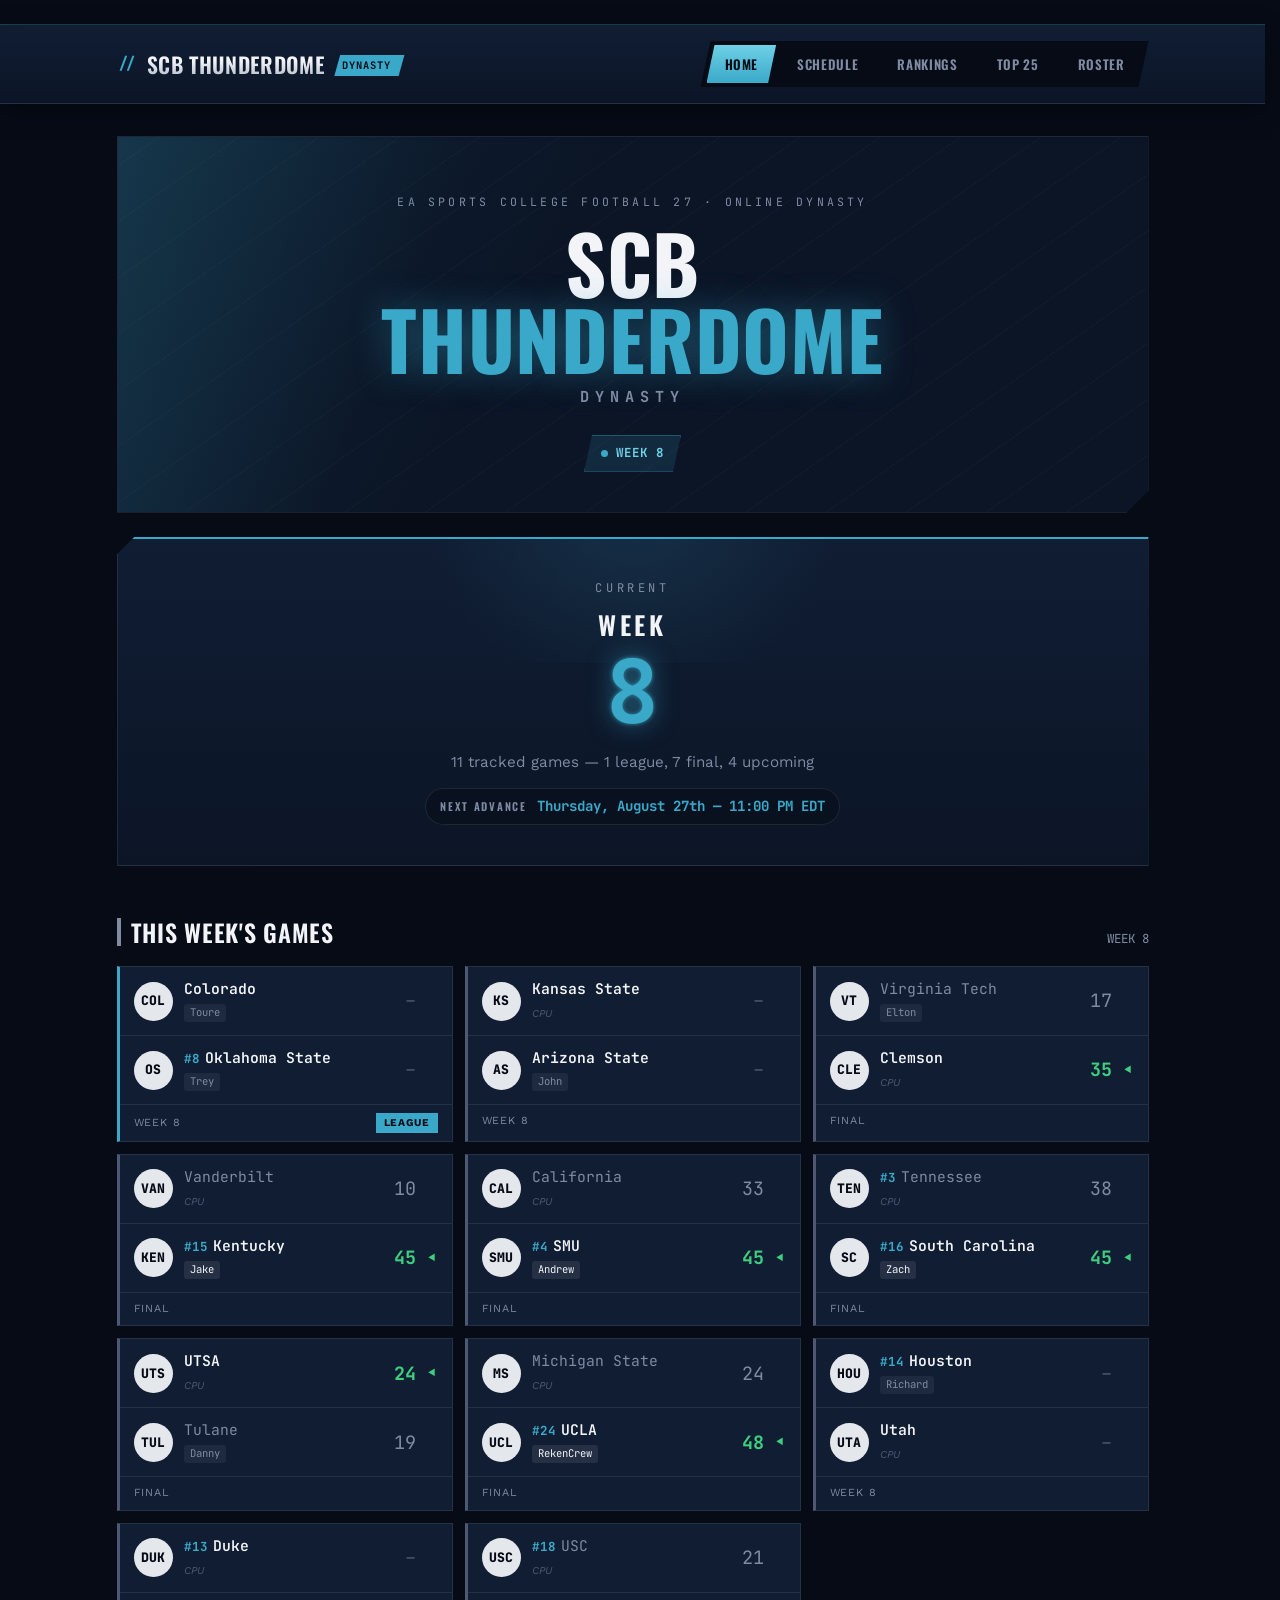
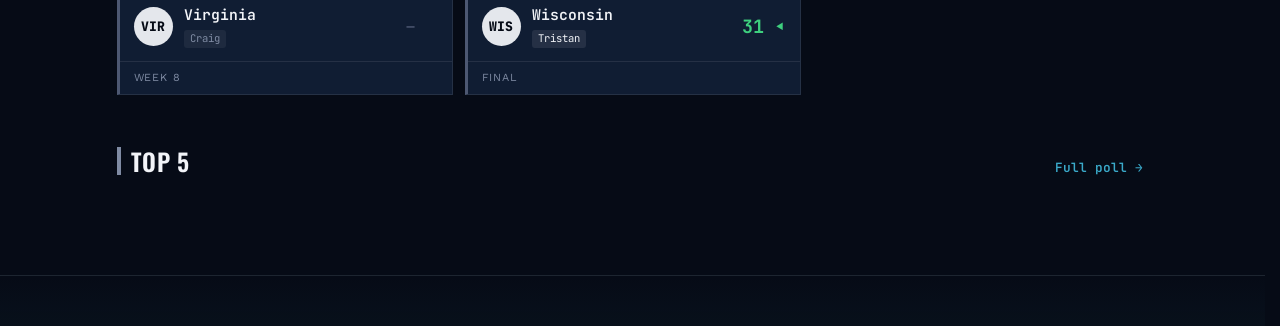
==== scbthunderdome/index.html @ dc97161c "CFP preparedness" ====
<!DOCTYPE html>
<html lang="en">
<head>
<meta charset="UTF-8">
<meta name="viewport" content="width=device-width, initial-scale=1.0">
<title>SCB Thunderdome</title>
<meta name="description" content="SCB Thunderdome — an EA Sports College Football 27 online dynasty league. Schedule, power rankings, and roster.">

<!-- Assets live at the repo root, one level up from every league folder. -->
<!-- ============================================================
     ASSET VERSION  .  bump ?v= when an image changes
     ------------------------------------------------------------
     Discord, iMessage, Slack and Facebook cache link previews by
     IMAGE URL and hold them for a long time. Replacing og-image.png
     in place therefore changes nothing for anyone who has already
     shared the link: they keep seeing the old card.

     Changing the URL is what forces a re-scrape, so every icon and
     preview URL below carries ?v=N. Bump N in BOTH index.html files
     whenever you regenerate the art, and the next share is fresh.

     Favicons are cached at least as hard by browsers, so they carry
     it too.
     ============================================================ -->
<link rel="icon" type="image/svg+xml" href="../favicon.svg?v=2">
<link rel="icon" type="image/png" sizes="32x32" href="../favicon-32.png?v=2">
<link rel="apple-touch-icon" sizes="180x180" href="../apple-touch-icon.png?v=2">

<!-- ============================================================
     LINK PREVIEWS (Discord, iMessage, Slack, Twitter)
     These MUST be absolute URLs — a relative path shows no preview
     at all. The league has its own og:url and canonical so a link
     to /scbthunderdome/ previews as the league, not as the root
     redirect.
     ============================================================ -->
<meta property="og:type" content="website">
<meta property="og:site_name" content="SCB Thunderdome">
<meta property="og:title" content="SCB Thunderdome">
<meta property="og:description" content="EA Sports College Football 27 online dynasty. Schedule, power rankings, and the coach roster.">
<meta property="og:url" content="https://scbthunderdome.github.io/scbthunderdome/">
<meta property="og:image" content="https://scbthunderdome.github.io/scbthunderdome/og-image.png?v=2">
<meta property="og:image:width" content="1200">
<meta property="og:image:height" content="630">
<meta name="twitter:card" content="summary_large_image">
<meta name="twitter:title" content="SCB Thunderdome">
<meta name="twitter:description" content="EA Sports College Football 27 online dynasty. Schedule, power rankings, and the coach roster.">
<meta name="twitter:image" content="https://scbthunderdome.github.io/scbthunderdome/og-image.png?v=2">
<link rel="canonical" href="https://scbthunderdome.github.io/scbthunderdome/">
<meta name="theme-color" content="#060b16">

<link rel="preconnect" href="https://fonts.googleapis.com">
<link rel="preconnect" href="https://fonts.gstatic.com" crossorigin>
<link href="https://fonts.googleapis.com/css2?family=Oswald:wght@400;500;600;700&family=JetBrains+Mono:wght@400;600;700&family=Work+Sans:wght@400;500;600;700&display=swap" rel="stylesheet">
<link rel="stylesheet" href="../style.css">
</head>

<!-- data-league drives the accent palette. See "PER-LEAGUE ACCENTS"
     in style.css — it's the only thing that differs visually. -->
<body data-league="scbthunderdome">

<a class="skip-link" href="#main">Skip to content</a>

<!-- Filled by renderTicker() from the data files — see script.js -->
<div class="ticker" aria-hidden="true">
  <div class="ticker-track" id="ticker-track"></div>
</div>

<header class="site-header">
  <div class="header-inner">
    <div class="league-mark">
      <!-- Root is a redirect back to here, so the home link would be
           a loop with one league. Kept as inert branding; restore the
           <a> if a second league is ever added. -->
      <span class="league-home"><span class="hash">//</span></span>
      <span class="league-name" id="league-name">SCB THUNDERDOME</span>

      <!-- The badge doubles as the league switcher. <details> gives
           us open/close and keyboard support natively; script.js
           fills the menu from SITE_LEAGUES in people.js. -->
      <details class="league-switch" id="league-switch">
        <summary class="league-badge" id="league-badge"
                 aria-label="Switch league">DYNASTY</summary>
        <div class="league-menu" id="league-menu"></div>
      </details>
    </div>
    <!-- On mobile this whole block collapses into a hamburger. A plain
         button + JS-toggled .open class, not <details> — see the note
         in style.css on the MOBILE TAB MENU rules for why <details>
         doesn't work here. Desktop needs nothing special: .tabs just
         renders as a normal nav. -->
    <div class="tabs-menu" id="tabs-menu">
      <button type="button" class="tabs-toggle" id="tabs-toggle" aria-label="Menu" aria-haspopup="true" aria-expanded="false" aria-controls="tabs"><span class="tabs-toggle-bars"></span></button>
      <nav class="tabs" id="tabs" role="tablist" aria-label="Sections">
        <button class="tab-btn active" data-tab="home" role="tab" aria-selected="true" aria-controls="home">Home</button>
        <button class="tab-btn" data-tab="schedule" role="tab" aria-selected="false" aria-controls="schedule">Schedule</button>
        <button class="tab-btn" data-tab="rankings" role="tab" aria-selected="false" aria-controls="rankings">Rankings</button>
        <button class="tab-btn" data-tab="top25" role="tab" aria-selected="false" aria-controls="top25">Top 25</button>
        <button class="tab-btn" data-tab="roster" role="tab" aria-selected="false" aria-controls="roster">Roster</button>
      </nav>
    </div>
  </div>
</header>

<main id="main">

  <!-- HOME -->
  <section id="home" class="tab-panel active" role="tabpanel" tabindex="-1">

    <div class="hero">
      <div class="hero-bg"></div>
      <div class="hero-stripe"></div>
      <p class="hero-eyebrow">EA SPORTS COLLEGE FOOTBALL 27 &middot; ONLINE DYNASTY</p>
      <h1 class="hero-title">SCB <span>THUNDERDOME</span></h1>
      <p class="hero-sub" id="hero-sub">DYNASTY</p>

      <div class="hero-status">
        <span class="status-dot"></span>
        <span id="launch-status">PRE-SEASON — COACHES SIGNING UP</span>
      </div>
    </div>

    <div class="jumbotron">
      <div class="jumbo-glow"></div>
      <div class="jumbo-frame" id="jumbo-frame"></div>
      <p class="jumbo-sub" id="week-summary"></p>
      <p class="jumbo-advance" id="next-advance" hidden></p>
    </div>

    <!-- Filled by renderLiveNow() only when someone in this league is
         streaming — empty and invisible otherwise. -->
    <div class="live-now" id="live-now"></div>

    <div class="section-block">
      <div class="section-head">
        <h2 class="section-title">This Week's Games</h2>
        <span class="section-tag" id="this-week-tag"></span>
      </div>
      <div id="this-week-games"></div>
    </div>

    <div class="section-block">
      <div class="section-head">
        <h2 class="section-title">Top 5</h2>
        <button class="link-btn" data-tab="rankings">Full poll &rarr;</button>
      </div>
      <ol class="poll-list poll-preview" id="rankings-preview"></ol>
    </div>

  </section>

  <!-- SCHEDULE -->
  <section id="schedule" class="tab-panel" role="tabpanel" tabindex="-1">
    <div class="section-head">
      <h2 class="section-title">Schedule</h2>
    </div>

    <div class="sched-toggle">
      <button class="sched-toggle-btn active" data-sched-view="weekly">Weekly</button>
      <button class="sched-toggle-btn" data-sched-view="team">By Team</button>
    </div>

    <div id="sched-weekly" class="sched-view active">
      <div class="sched-controls">
        <label for="week-select">Week</label>
        <select id="week-select"></select>
      </div>
      <div id="weekly-games"></div>
    </div>

    <div id="sched-team" class="sched-view">
      <div class="sched-controls">
        <label for="team-select">Team</label>
        <select id="team-select"></select>
      </div>
      <div id="team-schedule"></div>
    </div>
  </section>

  <!-- RANKINGS -->
  <section id="rankings" class="tab-panel" role="tabpanel" tabindex="-1">
    <div class="section-head">
      <h2 class="section-title">Power Rankings</h2>
      <span class="section-tag" id="rankings-week-label"></span>
    </div>
    <p class="rankings-note">Ranks H2H games only — user vs. user results, not CPU matchups.</p>
    <ol class="poll-list" id="full-rankings"></ol>
  </section>

  <!-- TOP 25 (in-game AP poll)
       Hidden entirely by script.js until this league has transcribed
       at least one week — see setupTabs(). -->
  <section id="top25" class="tab-panel" role="tabpanel" tabindex="-1">

    <!-- CFP BRACKET
         Empty and hidden until the season reaches the CFP era
         (week 10) and a bracket has been transcribed into
         cfp-data.js. renderCfpBracket() fills it and unhides it;
         before then this is a zero-height comment's worth of page. -->
    <div class="cfp-bracket-wrap" id="cfp-bracket" hidden></div>

    <div class="section-head">
      <!-- id, not just a class: the bracket above renders its own
           .section-head, so "#top25 .section-title" would resolve to
           whichever of the two happens to be first in the DOM. -->
      <h2 class="section-title" id="top25-title">Top 25</h2>
      <span class="section-tag" id="top25-week-label"></span>
    </div>
    <ol class="top25-list" id="top25-list"></ol>
  </section>

  <!-- ROSTER -->
  <section id="roster" class="tab-panel" role="tabpanel" tabindex="-1">
    <div class="section-head">
      <h2 class="section-title">Coaches &amp; Teams</h2>
    </div>
    <div class="roster-grid" id="roster-grid"></div>
  </section>

</main>

<!-- COACH CARD MODAL
     Native <dialog>: focus trapping, background inertness, Escape to
     close and the ::backdrop layer all come from the browser. The
     inner wrapper is load-bearing, not decoration — a backdrop click
     registers on the <dialog> itself and never on its contents, which
     is how script.js tells the two apart. Filled by openCoachModal(). -->
<dialog id="coach-modal" class="coach-modal" aria-labelledby="cm-title">
  <div class="cm-body" id="coach-modal-body"></div>
</dialog>

<footer class="site-footer">
  <div class="footer-status" id="footer-status"></div>
  <div class="footer-links" id="footer-links"></div>
</footer>

<!-- Data files load before the logic. defer keeps them in order
     and waits for the DOM, so no DOMContentLoaded wrapper needed.
     script.js and style.css are shared by all three leagues — only
     the data files below are league-specific. -->
<script src="league-data.js" defer></script>
<script src="schedule-data.js" defer></script>
<script src="top25-data.js" defer></script>
<script src="cfp-data.js" defer></script>
<script src="postseason-data.js" defer></script>
<script src="../people.js" defer></script>
<script src="../team-colors.js" defer></script>
<script src="../week-core.js" defer></script>
<script src="../script.js" defer></script>
</body>
</html>
---- style.css ----
/* ============================================================
   DESIGN TOKENS
   Palette: EA Sports "gameday" HUD — deep navy field-under-lights,
   chrome steel, and a hot gold accent, with crimson reserved for
   live/urgent states. Diagonal-cut panels and angular buttons
   echo the menu language of EA Sports College Football 27.
   Type: Oswald (condensed display), Work Sans (body),
   JetBrains Mono (stats + digits).
   ============================================================ */
:root {
  --navy-deep: #060b16;
  --navy: #0b1526;
  --navy-panel: #101d33;
  /* --steel is the muted TEXT tone (4.9:1 on panels — readable).
     --steel-dim is 2.4:1 and must only ever be used for borders,
     separators and backgrounds. Never put text in steel-dim. */
  --steel: #7f8ba3;
  --steel-dim: #4d5872;

  /* Per-team accent. Set inline as --team on roster cards and
     schedule headers; falls back to gold when a team has none. */
  --team: var(--gold);
  --chalk: #f2f4f8;
  /* Thunderdome blue — sampled from the State College Borough mark.
     See the PER-LEAGUE ACCENTS note below for why these keep their
     "gold" names. */
  --gold: #3aa9c9;
  --gold-bright: #6fd0e6;
  --gold-dim: rgba(58, 169, 201, 0.14);

  /* The mark's second colour. Deliberately NOT wired into --win:
     win green (#3ecf7e) is a status colour and must stay distinct
     from branding, or a schedule row reads as a result it isn't.
     Use --borough-green for decorative accents only. */
  --borough-green: #3fa34d;
  --borough-green-bright: #5cc46b;
  --crimson: #e0263a;
  --win: #3ecf7e;

  /* Twitch purple, lifted. The official #9146FF only manages 4.2:1
     against dark text at this size; this reads the same at a glance
     and clears AA at 7.4:1. */
  --twitch: #b388ff;
  --twitch-bright: #c9a8ff;
  --line: rgba(242, 244, 248, 0.09);
  --line-gold: rgba(58, 169, 201, 0.35);

  /* Ambient wash behind the page, tinted by the league accent. */
  --accent-glow: rgba(58, 169, 201, 0.07);

  --font-display: 'Oswald', sans-serif;
  --font-body: 'Work Sans', sans-serif;
  --font-mono: 'JetBrains Mono', monospace;

  --cut: 14px; /* diagonal clip amount used across panels */
}

/* ============================================================
   PER-LEAGUE ACCENTS
   ------------------------------------------------------------
   A league's accent ramp is swapped by the data-league attribute on
   <body>. This site has one league, so the ramp below matches :root;
   the mechanism is retained for a second dynasty.

   The variables keep their "gold" names on purpose. Every rule in
   this file already reads --gold / --gold-bright / --gold-dim /
   --line-gold, and renaming them to --accent would mean touching
   several hundred declarations for no functional gain. Read "gold"
   as "the league accent" throughout.

     scbthunderdome  #3aa9c9  borough blue

   Secondary: --borough-green #3fa34d, decorative use only.

   Any accent added later must clear the reserved colors: crimson
   (#e0263a, live/urgent), win green (#3ecf7e), and Twitch purple
   (#b388ff). Mint and chrome were rejected for colliding with the
   first two.
   ============================================================ */
/* One league, so this restates the :root ramp rather than overriding
   it. Kept as an explicit block anyway: it is the hook a second
   dynasty would use, and it documents which slug owns which accent. */
body[data-league="scbthunderdome"] {
  --gold: #3aa9c9;
  --gold-bright: #6fd0e6;
  --gold-dim: rgba(58, 169, 201, 0.14);
  --line-gold: rgba(58, 169, 201, 0.35);
  --accent-glow: rgba(58, 169, 201, 0.07);
}

* { box-sizing: border-box; }

/* Tab panels differ in height, so switching tabs can take the page from
   "needs a vertical scrollbar" to "doesn't" and back. On platforms with
   classic (space-consuming) scrollbars — Windows, most Linux — that
   changes the viewport width by ~15px and every centered element jumps
   sideways by half that. macOS uses overlay scrollbars, which is why the
   shift never showed up there.

   Reserving the gutter permanently keeps the viewport width constant.
   overflow-y: scroll is the fallback for browsers without
   scrollbar-gutter (Safari < 16); it forces the track to always render,
   achieving the same thing more bluntly. */
html {
  scrollbar-gutter: stable;
  overflow-y: scroll;
}

@supports (scrollbar-gutter: stable) {
  html { overflow-y: auto; }
}

body {
  margin: 0;
  background:
    radial-gradient(1100px 500px at 50% -10%, var(--accent-glow), transparent 60%),
    var(--navy-deep);
  color: var(--chalk);
  font-family: var(--font-body);
  line-height: 1.5;
  -webkit-font-smoothing: antialiased;
}

h1, h2, h3 { margin: 0; }

button {
  font-family: inherit;
  cursor: pointer;
  border: none;
  background: none;
  color: inherit;
}

a { color: var(--gold); }

::selection { background: var(--gold); color: var(--navy-deep); }

.skip-link {
  position: absolute;
  left: -9999px;
  top: 0;
  z-index: 100;
  background: var(--gold);
  color: var(--navy-deep);
  padding: 10px 16px;
  font-weight: 700;
}
.skip-link:focus { left: 0; }

/* ============================================================
   TICKER (top HUD strip)
   ============================================================ */
.ticker {
  background: var(--navy-deep);
  border-bottom: 1px solid var(--line-gold);
  overflow: hidden;
  white-space: nowrap;
}

.ticker-track {
  display: inline-flex;
  gap: 48px;
  padding: 6px 0;
  animation: ticker-scroll 26s linear infinite;
  will-change: transform;
}

/* Now that the ticker carries real content it runs quiet, with
   only the league name in gold — otherwise a full-width band of
   gold text competes with the hero directly beneath it. */
/* Direct children only — a nested highlight span (.ts-win) should
   inherit the typography but not get its own padding or divider dot. */
.ticker-track > span {
  font-family: var(--font-mono);
  font-size: 0.68rem;
  letter-spacing: 0.14em;
  color: var(--steel);
  text-transform: uppercase;
  padding: 0 24px;
  position: relative;
}

/* Keyed by class, not :first-child — the track contains several
   repetitions and the lead segment of each one must be gold, or the
   highlight jumps position every time the loop wraps. */
.ticker-track .ts-lead { color: var(--gold); }

/* Current-week winner, highlighted green inside its result segment. */
.ticker-track .ts-win { color: var(--win); font-weight: 700; }

.ticker-track > span::after {
  content: '';
  position: absolute;
  right: -24px;
  top: 50%;
  transform: translateY(-50%);
  width: 4px;
  height: 4px;
  background: var(--steel-dim);
  border-radius: 50%;
}

@keyframes ticker-scroll {
  from { transform: translateX(0); }
  to { transform: translateX(-50%); }
}

/* ============================================================
   HEADER / NAV
   ============================================================ */
.site-header {
  position: sticky;
  top: 0;
  z-index: 10;
  background: linear-gradient(180deg, var(--navy-panel), var(--navy));
  border-bottom: 1px solid var(--line);
  box-shadow: 0 8px 24px rgba(0, 0, 0, 0.35);
}

.header-inner {
  max-width: 1080px;
  margin: 0 auto;
  padding: 16px 24px;
  display: flex;
  align-items: center;
  justify-content: space-between;
  gap: 24px;
  flex-wrap: wrap;
}

.league-mark {
  display: flex;
  align-items: center;
  gap: 10px;
}

.league-mark .hash {
  color: var(--gold);
  font-family: var(--font-mono);
  font-weight: 700;
}

/* The // mark doubles as the way back to the league picker. Kept
   visually identical to the old static mark so the header doesn't
   grow a second piece of chrome — it just becomes clickable. */
.league-home {
  text-decoration: none;
  display: inline-flex;
  padding: 2px 4px;
  margin: -2px -4px;
  border-radius: 3px;
  transition: background 0.15s;
}

.league-home:hover { background: var(--gold-dim); }

.league-home:focus-visible {
  outline: 2px solid var(--gold);
  outline-offset: 1px;
}

.league-name {
  font-family: var(--font-display);
  font-weight: 600;
  letter-spacing: 0.03em;
  font-size: 1.35rem;
  text-transform: uppercase;
  background: linear-gradient(180deg, var(--chalk) 40%, var(--steel) 140%);
  -webkit-background-clip: text;
  background-clip: text;
  color: transparent;
}

.league-badge {
  font-family: var(--font-mono);
  font-size: 0.65rem;
  font-weight: 700;
  letter-spacing: 0.1em;
  color: var(--navy-deep);
  background: var(--gold);
  padding: 3px 8px;
  clip-path: polygon(6px 0, 100% 0, calc(100% - 6px) 100%, 0 100%);
}

/* ============================================================
   LEAGUE SWITCHER
   ------------------------------------------------------------
   The badge is a <summary>, so it opens the menu on click and on
   Enter/Space with no JS. Everything here is presentational; the
   items themselves are built by renderLeagueSwitch().
   ============================================================ */
.league-switch {
  position: relative;
}

/* Kills the default disclosure triangle in every engine. */
.league-switch > summary {
  /* Extra right padding so the caret clears the badge's angled
     clip-path, which would otherwise shave it off. */
  padding-right: 13px;
  list-style: none;
  cursor: pointer;
  user-select: none;
  display: inline-flex;
  align-items: center;
  gap: 6px;
}
.league-switch > summary::-webkit-details-marker { display: none; }
.league-switch > summary::marker { content: ""; }

/* A caret drawn in CSS rather than a glyph, so it can't pick up a
   font fallback and render as a box on someone's machine. */
.league-switch > summary::after {
  content: "";
  width: 0;
  height: 0;
  border-left: 3.5px solid transparent;
  border-right: 3.5px solid transparent;
  border-top: 4px solid currentColor;
  opacity: 0.75;
  transition: transform 0.15s;
}

.league-switch[open] > summary::after { transform: rotate(180deg); }

.league-switch > summary:focus-visible {
  outline: 2px solid var(--chalk);
  outline-offset: 2px;
}

/* When there's only one league, the badge stays a plain label. */
.league-switch.no-switch > summary { cursor: default; }
.league-switch.no-switch > summary::after { display: none; }

.league-menu {
  position: absolute;
  top: calc(100% + 8px);
  left: 0;
  z-index: 20;
  min-width: 210px;
  background: var(--navy-panel);
  border: 1px solid var(--line);
  box-shadow: 0 14px 34px rgba(0, 0, 0, 0.5);
  padding: 5px;
  display: flex;
  flex-direction: column;
  gap: 2px;
}

.league-menu-item {
  display: flex;
  align-items: center;
  gap: 9px;
  padding: 9px 11px;
  text-decoration: none;
  color: var(--chalk);
  font-family: var(--font-display);
  font-size: 0.86rem;
  font-weight: 500;
  letter-spacing: 0.03em;
  text-transform: uppercase;
  border-left: 2px solid transparent;
  transition: background 0.12s, border-color 0.12s;
}

.league-menu-item:hover,
.league-menu-item:focus-visible {
  background: var(--navy);
  border-left-color: var(--team);
  outline: none;
}

/* The dot carries each league's own accent, not the current page's,
   so the menu previews where you're going. */
.lm-dot {
  width: 8px;
  height: 8px;
  flex: 0 0 auto;
  border-radius: 50%;
  background: var(--team);
}

.lm-label { flex: 1 1 auto; }

.lm-here {
  font-family: var(--font-mono);
  font-size: 0.55rem;
  letter-spacing: 0.08em;
  color: var(--steel);
  text-transform: uppercase;
}

.league-menu-item.is-current {
  background: var(--navy);
  border-left-color: var(--team);
}

/* The container slants to match its buttons — it was the only square
   edge left in a header where the tabs, the badge and every panel are
   cut on the diagonal.

   The offset is 10px, not the buttons' 8px, because the container is
   taller. An identical pixel offset over a taller box produces a
   shallower angle, and the mismatch is visible where a button's edge
   sits near the container's.

   No border: clip-path cuts the element's border along with its box,
   so the diagonal edges would lose their line and only the top and
   bottom would keep one. The dark fill against the header gradient
   carries the shape on its own. */
/* WRAPS TO A SECOND ROW rather than squeezing or scrolling.

   The strip holds a variable number of tabs whose labels change
   length at runtime — "Top 25" becomes "CFP Top 25" in week 10 — so
   anything that makes them share a fixed width has a cliff. Three
   alternatives were tried and rejected:

     flex: 1 on each tab divided the width equally. Fine at five
     tabs; at six it stacked "CFP TOP 25" into three lines and
     dragged the strip's height with it.

     overflow-x: auto scrolled sideways. Fine by touch, but on a
     narrow desktop window there's no scrollbar to see and no swipe
     to try, so the last tab is simply gone — and the last tab is
     Pick'em, which is in the strip precisely to be seen.

     A "More" menu holding the middle tabs. Correct in principle and
     it looked wrong in practice: a dropdown panel is a heavier
     object than the thing it replaced, and the strip stopped
     reading as a strip.

   Wrapping is the dull option and the only one with no hidden
   state: every tab is visible at every width, and adding a seventh
   just makes the row taller. */
.tabs {
  display: flex;
  flex-wrap: wrap;
  gap: 3px;
  background: var(--navy-deep);
  padding: 4px 6px;
  clip-path: polygon(10px 0, 100% 0, calc(100% - 10px) 100%, 0 100%);
  max-width: 100%;
}

/* Most tabs are <button> — they switch a panel on this page. One is
   an <a>, because Pick'em is a different page rather than a panel.
   Both need to look identical, so this rule has to survive being put
   on an anchor: text-decoration is reset here (nothing else does it
   globally), and the .tab-btn class already outranks `a { color:
   var(--gold) }` on specificity, so the colour needs no help. */
.tab-btn {
  padding: 9px 18px;
  font-family: var(--font-display);
  font-size: 0.82rem;
  font-weight: 600;
  letter-spacing: 0.05em;
  text-transform: uppercase;
  color: var(--steel);
  text-decoration: none;
  /* Never break a label. "CFP TOP 25" wrapping to three stacked
     lines is what a shrunk flex item does by default, and it drags
     the whole strip's height with it. */
  white-space: nowrap;
  flex: 0 0 auto;
  clip-path: polygon(8px 0, 100% 0, calc(100% - 8px) 100%, 0 100%);
  transition: color 0.15s, background 0.15s;
}

.tab-btn:hover { color: var(--chalk); }

.tab-btn.active {
  background: linear-gradient(180deg, var(--gold-bright), var(--gold));
  color: var(--navy-deep);
}

/* ============================================================
   MOBILE TAB MENU
   ------------------------------------------------------------
   Wraps the same <nav class="tabs"> with a hamburger <button> that
   only appears below 560px. Deliberately NOT a <details>: recent
   Chrome renders details content through an internal
   ::details-content pseudo-element for its open/close animation,
   and a plain child selector like `.tabs-menu > .tabs` can no
   longer force that pseudo-element open regardless of specificity —
   which is exactly what happened here first (tabs vanished on
   desktop too). A real button with a JS-toggled .open class has no
   such internal state to fight. script.js's setupTabsMenu() wires
   the click, plus outside-click and Escape to close.

   Desktop needs nothing special: .tabs is a plain nav with its own
   `display: flex` from the base .tabs rule above, so it just renders
   normally; only the mobile media query below ever hides it.
   ============================================================ */
.tabs-menu { position: relative; }

.tabs-toggle {
  display: none;
  border: 0;
  padding: 0;
  cursor: pointer;
  user-select: none;
  align-items: center;
  justify-content: center;
  width: 40px;
  height: 34px;
  background: var(--navy-deep);
  clip-path: polygon(8px 0, 100% 0, calc(100% - 8px) 100%, 0 100%);
}

.tabs-toggle-bars,
.tabs-toggle-bars::before,
.tabs-toggle-bars::after {
  width: 16px;
  height: 2px;
  background: var(--steel);
  transition: background var(--leave);
}
.tabs-toggle-bars {
  position: relative;
}
.tabs-toggle-bars::before,
.tabs-toggle-bars::after {
  content: "";
  position: absolute;
  left: 0;
}
.tabs-toggle-bars::before { top: -5px; }
.tabs-toggle-bars::after { top: 5px; }

.tabs-menu:hover .tabs-toggle-bars,
.tabs-menu:hover .tabs-toggle-bars::before,
.tabs-menu:hover .tabs-toggle-bars::after,
.tabs-menu.open .tabs-toggle-bars,
.tabs-menu.open .tabs-toggle-bars::before,
.tabs-menu.open .tabs-toggle-bars::after {
  background: var(--chalk);
  transition: background var(--arrive);
}

.tabs-toggle:focus-visible {
  outline: 2px solid var(--gold);
  outline-offset: 1px;
}

@media (max-width: 560px) {
  .tabs-toggle { display: flex; }

  .tabs-menu > .tabs {
    display: none;
    position: absolute;
    top: calc(100% + 8px);
    right: 0;
    flex-direction: column;
    flex-wrap: nowrap;
    width: max-content;
    max-width: calc(100vw - 32px);
    z-index: 20;
    box-shadow: 0 14px 34px rgba(0, 0, 0, 0.5);
  }

  .tabs-menu.open > .tabs { display: flex; }

  .tabs-menu > .tabs .tab-btn {
    text-align: left;
    clip-path: none;
    padding: 10px 14px;
  }
}

/* ============================================================
   LAYOUT
   ============================================================ */
main {
  max-width: 1080px;
  margin: 0 auto;
  padding: 32px 24px 80px;
}

.tab-panel { display: none; }
.tab-panel.active { display: block; }

.section-block { margin-top: 48px; }

.section-head {
  display: flex;
  align-items: baseline;
  justify-content: space-between;
  gap: 12px;
  margin-bottom: 16px;
}

.section-title {
  font-family: var(--font-display);
  font-weight: 600;
  text-transform: uppercase;
  letter-spacing: 0.03em;
  font-size: 1.5rem;
  color: var(--chalk);
  position: relative;
  padding-left: 14px;
}

.section-title::before {
  content: '';
  position: absolute;
  left: 0;
  top: 4px;
  bottom: 4px;
  width: 4px;
  background: var(--steel);
}

.section-tag {
  font-family: var(--font-mono);
  font-size: 0.78rem;
  color: var(--steel);
}

.link-btn {
  font-family: var(--font-mono);
  font-size: 0.8rem;
  color: var(--gold);
  font-weight: 600;
}
.link-btn:hover { text-decoration: underline; }

/* ============================================================
   HERO  (SCB Thunderdome wordmark + launch status)
   ============================================================ */
.hero {
  position: relative;
  overflow: hidden;
  padding: 56px 28px 40px;
  text-align: center;
  border: 1px solid var(--line);
  background: var(--navy);
  clip-path: polygon(0 0, 100% 0, 100% calc(100% - 22px), calc(100% - 22px) 100%, 0 100%);
}

.hero-bg {
  position: absolute;
  inset: 0;
  background:
    linear-gradient(120deg, color-mix(in srgb, var(--gold) 10%, transparent) 0%, transparent 40%),
    repeating-linear-gradient(
      -35deg,
      rgba(242, 244, 248, 0.025) 0px,
      rgba(242, 244, 248, 0.025) 1px,
      transparent 1px,
      transparent 46px
    );
  pointer-events: none;
}

.hero-stripe {
  position: absolute;
  top: 0;
  left: -10%;
  width: 46%;
  height: 100%;
  background: linear-gradient(90deg, color-mix(in srgb, var(--gold) 16%, transparent), transparent 80%);
  transform: skewX(-18deg);
  pointer-events: none;
}

.hero-eyebrow {
  position: relative;
  margin: 0;
  font-family: var(--font-mono);
  font-size: 0.72rem;
  letter-spacing: 0.28em;
  color: var(--steel);
  text-transform: uppercase;
}

.hero-title {
  position: relative;
  margin: 14px 0 0;
  font-family: var(--font-display);
  font-weight: 700;
  font-size: clamp(2.6rem, 9vw, 5rem);
  letter-spacing: 0.01em;
  line-height: 0.95;
  color: var(--chalk);
  text-transform: uppercase;
}

.hero-title span {
  display: block;
  color: var(--gold);
  text-shadow: 0 0 36px color-mix(in srgb, var(--gold) 45%, transparent);
}

.hero-sub {
  position: relative;
  margin: 10px 0 0;
  font-family: var(--font-mono);
  font-size: 0.95rem;
  font-weight: 700;
  letter-spacing: 0.4em;
  color: var(--steel);
}

.hero-status {
  position: relative;
  display: inline-flex;
  align-items: center;
  gap: 8px;
  margin-top: 26px;
  padding: 8px 16px;
  border: 1px solid var(--line-gold);
  background: var(--gold-dim);
  clip-path: polygon(8px 0, 100% 0, calc(100% - 8px) 100%, 0 100%);
  font-family: var(--font-mono);
  font-size: 0.78rem;
  font-weight: 700;
  letter-spacing: 0.08em;
  color: var(--gold-bright);
  text-transform: uppercase;
}

.status-dot {
  width: 7px;
  height: 7px;
  border-radius: 50%;
  background: var(--gold);
  box-shadow: 0 0 0 0 color-mix(in srgb, var(--gold) 60%, transparent);
  animation: pulse 1.8s ease-in-out infinite;
}

@keyframes pulse {
  0%   { box-shadow: 0 0 0 0 color-mix(in srgb, var(--gold) 55.00000000000001%, transparent); }
  70%  { box-shadow: 0 0 0 8px color-mix(in srgb, var(--gold) 0%, transparent); }
  100% { box-shadow: 0 0 0 0 color-mix(in srgb, var(--gold) 0%, transparent); }
}

/* ============================================================
   JUMBOTRON
   ============================================================ */
.jumbotron {
  position: relative;
  margin-top: 24px;
  background: linear-gradient(180deg, var(--navy-panel), var(--navy));
  border: 1px solid var(--line);
  border-top: 2px solid var(--gold);
  padding: 40px 24px;
  text-align: center;
  overflow: hidden;
  clip-path: polygon(18px 0, 100% 0, 100% 100%, 0 100%, 0 18px);
}

.jumbo-preseason {
  font-family: var(--font-display);
  font-weight: 700;
  font-size: clamp(2.4rem, 8vw, 3.6rem);
  letter-spacing: 0.08em;
  color: var(--gold);
  text-shadow: 0 0 24px color-mix(in srgb, var(--gold) 55.00000000000001%, transparent), 0 0 4px color-mix(in srgb, var(--gold) 80%, transparent);
  margin-top: 8px;
  text-transform: uppercase;
}

.jumbo-glow {
  position: absolute;
  top: -60%;
  left: 50%;
  transform: translateX(-50%);
  width: 500px;
  height: 320px;
  background: radial-gradient(circle, var(--gold-dim) 0%, transparent 70%);
  pointer-events: none;
}

.jumbo-frame {
  position: relative;
  display: flex;
  flex-direction: column;
  align-items: center;
  gap: 0;
}

.jumbo-label {
  font-family: var(--font-mono);
  font-size: 0.75rem;
  letter-spacing: 0.3em;
  color: var(--steel);
}

.jumbo-word {
  font-family: var(--font-display);
  font-weight: 600;
  font-size: 1.6rem;
  letter-spacing: 0.15em;
  color: var(--chalk);
  margin-top: 8px;
}

.jumbo-number {
  font-family: var(--font-mono);
  font-weight: 700;
  font-size: 5.5rem;
  line-height: 1;
  color: var(--gold);
  text-shadow: 0 0 24px color-mix(in srgb, var(--gold) 55.00000000000001%, transparent), 0 0 4px color-mix(in srgb, var(--gold) 80%, transparent);
  margin-top: 4px;
  font-variant-numeric: tabular-nums;
}

.jumbo-sub {
  position: relative;
  margin: 16px 0 0;
  color: var(--steel);
  font-size: 0.95rem;
}

.jumbo-advance {
  position: relative;
  display: inline-flex;
  align-items: center;
  gap: 10px;
  margin: 14px 0 0;
  padding: 7px 14px;
  border: 1px solid var(--line);
  border-radius: 999px;
  background: rgba(0, 0, 0, 0.22);
}

.jumbo-advance[hidden] {
  display: none;
}

.advance-label {
  font-family: var(--font-display);
  font-size: 0.68rem;
  font-weight: 600;
  letter-spacing: 0.16em;
  color: var(--steel);
}

.advance-when {
  font-family: var(--font-mono);
  font-size: 0.88rem;
  font-weight: 700;
  color: var(--gold);
}

/* ============================================================
   GAME CARDS
   ============================================================ */
/* Three across on the desktop — steps down to two on tablets and
   one on phones (see the responsive block). */
.game-grid {
  display: grid;
  grid-template-columns: repeat(3, 1fr);
  gap: 12px;
}

.game-card {
  background: var(--navy-panel);
  border: 1px solid var(--line);
  border-left: 3px solid var(--steel-dim);
  transition: border-left-color 0.15s, transform 0.15s;
}

.game-card:hover { transform: translateY(-1px); }

/* Coach vs. coach — the games that actually matter to the league. */
.game-card.is-league { border-left-color: var(--gold); }

/* A championship, bowl or playoff round. The footer carries the
   game's own name instead of the week, and the title is set in the
   mono face so "Rose Bowl" reads as a proper noun rather than as the
   same grey caption every other card ends with.

   Deliberately no second accent colour: .is-league already owns the
   left edge and a postseason game is almost always a league game, so
   a competing border would only ever fight with it. */
.game-card.is-postseason .gc-foot span:first-child {
  font-family: var(--font-mono);
  font-size: 0.66rem;
  letter-spacing: 0.06em;
  text-transform: uppercase;
  color: var(--gold);
}

.game-card.is-live {
  border-left-color: var(--crimson);
  box-shadow: inset 0 0 0 1px rgba(224, 38, 58, 0.35);
}

/* One team per row: logo, team + coach pill, score, winner arrow.
   Stacking the teams keeps each team glued to its own score and
   gamertag — no cross-referencing a shared row, and long names just
   ellipsis inside their own row. */
.game-card .gc-row {
  display: flex;
  align-items: center;
  gap: 11px;
  padding: 11px 14px;
}
.game-card .gc-row + .gc-row { border-top: 1px solid var(--line); }

/* Winner reads green, loser recedes to steel. Green is distinct
   from every dynasty's accent, so "won" never reads as "league." */
.game-card .gc-row.is-win .gc-pts { color: var(--win); }
.game-card .gc-row.is-win .gc-arrow { color: var(--win); }
.game-card .gc-row.is-loss .gc-team { color: var(--steel); font-weight: 400; }
.game-card .gc-row.is-loss .gc-pts { color: var(--steel); font-weight: 400; }

/* Light plate so black/navy college marks don't vanish; monogram
   underneath shows through if the ESPN image 404s and removes
   itself. */
.game-card .gc-logo {
  flex: 0 0 auto;
  width: 39px;
  height: 39px;
  border-radius: 50%;
  background: rgba(242, 244, 248, 0.94);
  display: grid;
  place-items: center;
  position: relative;
  overflow: hidden;
}
.game-card .gc-logo img {
  position: absolute;
  inset: 0;
  width: 100%;
  height: 100%;
  object-fit: contain;
  padding: 11%;
}
.game-card .gc-mono {
  font-family: var(--font-mono);
  font-weight: 800;
  font-size: 0.82rem;
  color: var(--navy-deep);
}
.game-card .gc-logo:has(img) .gc-mono { visibility: hidden; }

.game-card .gc-who { flex: 1 1 auto; min-width: 0; }

.game-card .gc-team {
  display: block;
  font-family: var(--font-mono);
  font-weight: 600;
  font-size: 0.92rem;
  color: var(--chalk);
  white-space: nowrap;
  overflow: hidden;
  text-overflow: ellipsis;
}

/* Gamertag in a pill so it reads as a handle, not stray text. */
.game-card .gc-coach {
  display: inline-block;
  max-width: 100%;
  margin-top: 4px;
  padding: 1px 6px;
  font-family: var(--font-mono);
  font-size: 0.66rem;
  color: var(--steel);
  background: rgba(242, 244, 248, 0.06);
  border-radius: 3px;
  white-space: nowrap;
  overflow: hidden;
  text-overflow: ellipsis;
  vertical-align: top;
}
.game-card .gc-row.is-win .gc-coach {
  color: var(--chalk);
  background: rgba(242, 244, 248, 0.09);
}
.game-card .gc-cpu {
  display: inline-block;
  margin-top: 4px;
  font-size: 0.66rem;
  font-style: italic;
  color: var(--steel-dim);
}

.game-card .gc-pts {
  flex: 0 0 auto;
  min-width: 1.5em;
  text-align: right;
  font-family: var(--font-mono);
  font-weight: 700;
  font-size: 1.15rem;
  color: var(--chalk);
  font-variant-numeric: tabular-nums;
}
.game-card .gc-pts.gc-dash { color: var(--steel-dim); font-weight: 400; }

.game-card .gc-arrow {
  flex: 0 0 auto;
  width: 11px;
  text-align: center;
  font-size: 0.7rem;
  color: transparent;
}

.game-card .gc-foot {
  display: flex;
  align-items: center;
  justify-content: space-between;
  gap: 8px;
  padding: 8px 14px;
  font-size: 0.68rem;
  letter-spacing: 0.08em;
  text-transform: uppercase;
  color: var(--steel);
  border-top: 1px solid var(--line);
}

.game-card.is-live .gc-foot { color: var(--crimson); font-weight: 700; }

/* ============================================================
   POLL / RANKINGS
   ============================================================ */
.poll-list {
  list-style: none;
  counter-reset: rank;
  margin: 0;
  padding: 0;
}

/* 4 columns, and each row supplies exactly 4 items: the ::before
   counter plus .p-main, .p-record, .p-trend. Add an element in
   rankingRowHtml() and you must add a column here, or rows wrap.
   (.p-open is the exception — absolutely positioned, so it is not a
   grid item and takes no track.) */
.poll-list li {
  counter-increment: rank;
  display: grid;
  grid-template-columns: 44px 1fr auto 48px;
  align-items: center;
  gap: 12px;
  padding: 12px 8px;
  border-bottom: 1px solid var(--line);
  transition: background 0.15s;
}

.poll-list li:hover { background: rgba(242, 244, 248, 0.03); }

.poll-list li::before {
  content: counter(rank);
  font-family: var(--font-mono);
  font-weight: 700;
  font-size: 1.2rem;
  color: var(--steel);
  text-align: center;
  font-variant-numeric: tabular-nums;
}

/* Gold marks the top of the poll rather than every rank number. */
.poll-list li:nth-child(-n + 3)::before { color: var(--chalk); }
.poll-list li:first-child::before { color: var(--gold); }

.poll-list .p-main {
  min-width: 0;
  display: flex;
  align-items: center;
  gap: 10px;
}
.poll-list .p-text { min-width: 0; }
.poll-list .p-team { font-weight: 600; display: block; }
.poll-list .p-coach { font-size: 0.8rem; color: var(--steel); display: block; }

/* THE WHOLE ROW IS A CLICK TARGET, without the row being a button —
   the same treatment as .r-open on the roster cards, for the same
   reason: a <button> wrapping the row's contents would bury the logo,
   record and trend arrow inside one control.

   `inset: 0` on a positioned ancestor, and the <li> is only relative
   when it actually has an opener. Absolutely positioned children are
   not grid items, so this claims none of the four columns. */
.poll-list li.is-clickable { position: relative; cursor: pointer; }

.p-open {
  position: absolute;
  inset: 0;
  z-index: 1;
  appearance: none;
  border: 0;
  padding: 0;
  background: none;
  cursor: pointer;
  /* No visible box of its own — the row is the affordance. */
  font: inherit;
  color: inherit;
}

/* The hover tint already lives on .poll-list li:hover, so the row
   responds on its own. This just brings the coach name up to full
   contrast with it, so the row reads as one live target rather than
   a tinted band with dim text. */
.poll-list li.is-clickable:hover .p-coach { color: var(--chalk); }

/* Focus ring on the ROW, not the invisible button — a ring around a
   zero-content button would be drawn in the wrong place. */
.p-open:focus { outline: none; }
.p-open:focus-visible { outline: none; }
.poll-list li:has(.p-open:focus-visible) {
  outline: 2px solid var(--gold);
  outline-offset: -2px;
}
.poll-list .p-record {
  font-family: var(--font-mono);
  color: var(--steel);
  font-size: 0.85rem;
  font-variant-numeric: tabular-nums;
}

.poll-list .p-trend {
  font-family: var(--font-mono);
  font-size: 0.8rem;
  font-weight: 600;
  text-align: center;
  cursor: default;
}
.p-trend.up { color: var(--win); }
.p-trend.down { color: var(--crimson); }
.p-trend.same { color: var(--steel); }

.poll-list.is-empty li::before { content: none; }

.poll-list li.poll-empty-msg {
  display: block;
  color: var(--steel);
  font-family: var(--font-mono);
  font-size: 0.85rem;
  padding: 20px 8px;
  border-bottom: none;
}

/* Full Power Rankings tab only: an L5 record + a right-aligned Score
   column, plus a column header. The Home preview keeps the compact
   4-column layout (no score). */
#full-rankings li { grid-template-columns: 44px 1fr auto 48px 56px; }
#full-rankings .p-score {
  font-family: var(--font-mono);
  font-weight: 600;
  font-size: 0.95rem;
  color: var(--chalk);
  text-align: right;
  font-variant-numeric: tabular-nums;
}
/* Header row — suppress the rank counter so it doesn't take a number. */
#full-rankings .poll-head {
  counter-increment: none;
  padding-top: 2px;
  padding-bottom: 6px;
}
#full-rankings .poll-head:hover { background: none; }
#full-rankings .poll-head::before { content: none; }
#full-rankings .poll-head span {
  font-family: var(--font-mono);
  font-size: 0.66rem;
  letter-spacing: 0.06em;
  text-transform: uppercase;
  color: var(--steel);
}
#full-rankings .poll-head .ph-score { text-align: right; }

.rankings-note {
  margin: -6px 0 18px;
  color: var(--steel);
  font-family: var(--font-mono);
  font-size: 0.78rem;
}

/* ============================================================
   TOP 25 (in-game AP poll) — game-style rows in responsive
   columns: one column on phones, two on tablets, three on wide
   screens (mirroring the game's own three-up layout).
   ============================================================ */
.top25-list {
  list-style: none;
  margin: 0;
  padding: 0;
  display: grid;
  grid-template-columns: 1fr;
  gap: 2px 24px;
}
/* Fill each column top-to-bottom like the in-game screen, rather than
   left-to-right across rows: 1-13 / 14-25 at two columns, and
   1-9 / 10-18 / 19-25 at three. The row counts are what force the
   column breaks to land on those ranks. */
@media (min-width: 620px) {
  .top25-list {
    grid-template-columns: 1fr 1fr;
    grid-template-rows: repeat(13, auto);
    grid-auto-flow: column;
  }
}
@media (min-width: 960px) {
  .top25-list {
    grid-template-columns: 1fr 1fr 1fr;
    grid-template-rows: repeat(9, auto);
    grid-auto-flow: column;
  }
}

.t25-row {
  display: grid;
  grid-template-columns: 30px 34px 1fr auto 40px;
  align-items: center;
  gap: 10px;
  padding: 8px;
  /* Transparent bar on every row so coach rows can colour theirs in
     without nudging the layout out of alignment. */
  border-left: 3px solid transparent;
  border-bottom: 1px solid var(--line);
}

/* League teams stand out of the mostly-CPU poll: a bar in the team's
   colour, a faint tint, and a brighter name — the same --team accent
   used on roster cards. */
.t25-row.is-coach {
  border-left-color: var(--team);
  background: rgba(242, 244, 248, 0.05);
}
.t25-row.is-coach .t25-team { color: var(--chalk); font-weight: 700; }
.t25-rank {
  font-family: var(--font-mono);
  font-weight: 700;
  font-size: 1.05rem;
  color: var(--steel);
  text-align: center;
  font-variant-numeric: tabular-nums;
}
/* Match the poll: gold for #1, chalk for the rest of the top 3. */
.t25-row:nth-child(-n + 3) .t25-rank { color: var(--chalk); }
.t25-row:first-child .t25-rank { color: var(--gold); }

.t25-logo {
  flex: 0 0 auto;
  width: 34px;
  height: 34px;
  border-radius: 50%;
  background: rgba(242, 244, 248, 0.94);
  display: grid;
  place-items: center;
  position: relative;
  overflow: hidden;
}
.t25-logo img {
  position: absolute;
  inset: 0;
  width: 100%;
  height: 100%;
  object-fit: contain;
  padding: 11%;
}
.t25-mono {
  font-family: var(--font-mono);
  font-weight: 800;
  font-size: 0.72rem;
  color: var(--navy-deep);
}
.t25-logo:has(img) .t25-mono { visibility: hidden; }

.t25-who { min-width: 0; }
.t25-team {
  font-weight: 600;
  display: block;
  white-space: nowrap;
  overflow: hidden;
  text-overflow: ellipsis;
}
/* Coach handle as a pill in the league accent colour (gold on main,
   each other league's accent via its own --gold override). Only ever
   rendered on coach rows, so this doubles as the "this is one of ours"
   marker. */
.t25-coach {
  display: inline-block;
  margin-top: 3px;
  max-width: 100%;
  padding: 1px 8px;
  border-radius: 999px;
  background: var(--gold-dim);
  border: 1px solid var(--line-gold);
  color: var(--gold-bright);
  font-family: var(--font-mono);
  font-size: 0.7rem;
  font-weight: 600;
  line-height: 1.5;
  white-space: nowrap;
  overflow: hidden;
  text-overflow: ellipsis;
  vertical-align: top;
}
.t25-record {
  font-family: var(--font-mono);
  color: var(--steel);
  font-size: 0.85rem;
  font-variant-numeric: tabular-nums;
}

/* Week-over-week movement, right-aligned. Same colour language as the
   Power Rankings arrows: green up, red (crimson) down, steel dash. */
.t25-trend {
  text-align: right;
  font-variant-numeric: tabular-nums;
}
.t25-move {
  font-family: var(--font-mono);
  font-size: 0.78rem;
  font-weight: 600;
  white-space: nowrap;
}
.t25-move.up { color: var(--win); }
.t25-move.down { color: var(--crimson); }
.t25-move.same { color: var(--steel); }

/* "#7" badge shown before a ranked opponent on schedules and before
   a team's own name on its schedule header. */
.rank-badge {
  font-family: var(--font-mono);
  font-weight: 700;
  font-size: 0.85em;
  color: var(--gold);
  margin-right: 5px;
  font-variant-numeric: tabular-nums;
}

/* ============================================================
   TEAM MARKS — logo with monogram underneath
   The monogram sits in normal flow and the logo is layered on
   top of it. If the image 404s it removes itself and the
   monogram shows through, so nothing ever collapses.
   ============================================================ */
.team-mark {
  position: relative;
  flex: 0 0 auto;
  display: inline-grid;
  place-items: center;
  border-radius: 50%;
  background: rgba(242, 244, 248, 0.94);
  overflow: hidden;
}

.tm-fallback {
  font-family: var(--font-display);
  font-weight: 700;
  letter-spacing: 0.02em;
  color: var(--navy-deep);
  line-height: 1;
}

/* While an image is present, the monogram stays hidden — otherwise
   it shows through the transparent parts of a logo. The <img>
   deletes itself on error, at which point this rule stops matching
   and the monogram becomes visible again. */
.team-mark:has(.tm-img) .tm-fallback { visibility: hidden; }

/* Light plate behind every logo — a lot of college marks are
   black or navy and would disappear against this background. */
.tm-img {
  position: absolute;
  inset: 0;
  width: 100%;
  height: 100%;
  object-fit: contain;
  padding: 14%;
  background: rgba(242, 244, 248, 0.94);
}

.tm-sm { width: 26px; height: 26px; }
.tm-sm .tm-fallback { font-size: 0.6rem; }
.tm-md { width: 34px; height: 34px; }
.tm-md .tm-fallback { font-size: 0.72rem; }
.tm-lg { width: 63px; height: 63px; }
.tm-lg .tm-fallback { font-size: 1.25rem; }
.tm-xl { width: 60px; height: 60px; }
.tm-xl .tm-fallback { font-size: 1.15rem; }

/* ============================================================
   ROSTER
   ============================================================ */
.roster-grid {
  display: grid;
  grid-template-columns: repeat(auto-fill, minmax(220px, 1fr));
  gap: 14px;
}

/* Flex column so the Twitch button can pin to the bottom — otherwise
   cards without a link leave a button-sized void and the row height
   jumps around. (Deliberately not stating how many lack links: that
   number changes every time a coach sends one in.) */
.roster-card {
  display: flex;
  flex-direction: column;
  align-items: flex-start;
  background: var(--navy-panel);
  border: 1px solid var(--line);
  padding: 18px;
  clip-path: polygon(0 0, 100% 0, 100% 100%, 12px 100%, 0 calc(100% - 12px));
  transition: background 0.15s, transform 0.15s;
}

/* Team color as a ring around the logo. Far more legible than a 3px
   hairline at the card's edge, and it puts the color next to the
   thing it identifies. */
.roster-card .team-mark {
  box-shadow: 0 0 0 3px var(--team), 0 0 0 4px rgba(6, 11, 22, 0.55);
  margin-bottom: 14px;
}

.roster-card:hover {
  background: #13233d;
  transform: translateY(-1px);
  box-shadow: 0 6px 20px rgba(0, 0, 0, 0.35);
}

/* The ring is the card's only team-color cue now, so it brightens
   on hover rather than the card border doing the work. */
.roster-card:hover .team-mark {
  box-shadow: 0 0 0 3px var(--team), 0 0 0 7px color-mix(in srgb, var(--team) 30%, transparent);
}

.roster-card .r-meta {
  display: flex;
  align-items: center;
  flex-wrap: wrap;
  gap: 6px 8px;
  margin-top: 10px;
}

/* The conference chip. Deliberately NOT scoped to .roster-card: the
   coach modal shows the same chip in its header, and scoping it here
   is what made it render as bare text there. One rule, both places —
   the alternative is two chips that drift apart.

   Sits next to .live-badge, which is already unscoped for the same
   reason. Matching that is why the two line up. */
.r-conf {
  font-family: var(--font-mono);
  font-size: 0.62rem;
  font-weight: 700;
  letter-spacing: 0.08em;
  color: var(--chalk);
  background: rgba(242, 244, 248, 0.08);
  padding: 2px 7px;
}

.roster-card .r-team {
  font-family: var(--font-display);
  font-weight: 600;
  text-transform: uppercase;
  font-size: 1.1rem;
  letter-spacing: 0.02em;
}

.roster-card .r-coach {
  color: var(--steel);
  font-size: 0.85rem;
  margin: 3px 0 0;
}

.roster-card .twitch-link { margin-top: auto; padding-top: 6px; }
.roster-card .r-meta { margin-bottom: 14px; }

.twitch-link {
  display: inline-flex;
  align-items: center;
  gap: 6px;
  font-family: var(--font-mono);
  font-size: 0.8rem;
  font-weight: 700;
  color: var(--navy-deep);
  background: var(--twitch);
  padding: 6px 12px;
  text-decoration: none;
  transition: background 0.15s;
}
.twitch-link:hover { background: var(--twitch-bright); }

.no-stream {
  font-family: var(--font-mono);
  font-size: 0.8rem;
  color: var(--steel);
}

/* ------------------------------------------------------------
   LIVE BADGE
   Sits in .r-meta beside the conference chip. Same height as
   .r-conf on purpose — it appears and disappears while the page
   is open, and matching the chip means no reflow when it does.
   ------------------------------------------------------------ */
.live-badge {
  display: inline-flex;
  align-items: center;
  gap: 5px;
  font-family: var(--font-mono);
  font-size: 0.62rem;
  font-weight: 700;
  letter-spacing: 0.08em;
  color: #fff;
  background: #e02b3c;
  padding: 2px 7px;
}

.live-dot {
  width: 5px;
  height: 5px;
  border-radius: 50%;
  background: #fff;
  animation: live-pulse 1.8s ease-in-out infinite;
}

@keyframes live-pulse {
  0%, 100% { opacity: 1; }
  50% { opacity: 0.25; }
}

/* ------------------------------------------------------------
   CURRENTLY LIVE — Home tab band
   The whole block is injected by JS only when someone is live, so
   these styles never apply to an empty container — no :empty guard
   needed. Sits between the jumbotron and This Week's Games.
   ------------------------------------------------------------ */
.live-now {
  margin: 0 0 32px;
}

.live-now-head {
  display: flex;
  align-items: center;
  gap: 9px;
  margin-bottom: 14px;
}

.live-now-dot {
  width: 9px;
  height: 9px;
  border-radius: 50%;
  background: #e02b3c;
  animation: live-pulse 1.8s ease-in-out infinite;
}

.live-now-title {
  font-family: var(--font-display);
  font-weight: 600;
  text-transform: uppercase;
  font-size: 1.1rem;
  letter-spacing: 0.04em;
  margin: 0;
}

.live-now-grid {
  display: grid;
  grid-template-columns: repeat(auto-fill, minmax(240px, 1fr));
  gap: 12px;
}

.live-card {
  display: flex;
  align-items: center;
  gap: 12px;
  background: var(--navy-panel);
  border: 1px solid rgba(224, 43, 60, 0.75);
  box-shadow: inset 0 0 0 2px rgba(224, 43, 60, 0.75);
  padding: 12px 14px;
  clip-path: polygon(0 0, 100% 0, 100% 100%, 10px 100%, 0 calc(100% - 10px));
}

.live-card .team-mark {
  flex: none;
  box-shadow: 0 0 0 2px var(--team), 0 0 0 3px rgba(6, 11, 22, 0.55);
}

.live-card-text {
  min-width: 0;
  flex: 1;
}

.live-card-coach {
  font-family: var(--font-display);
  font-weight: 600;
  text-transform: uppercase;
  font-size: 0.95rem;
  letter-spacing: 0.02em;
  white-space: nowrap;
  overflow: hidden;
  text-overflow: ellipsis;
}

.live-card-team {
  color: var(--steel);
  font-size: 0.78rem;
  white-space: nowrap;
  overflow: hidden;
  text-overflow: ellipsis;
}

.live-card-btn {
  flex: none;
  font-family: var(--font-mono);
  font-size: 0.72rem;
  font-weight: 700;
  color: #fff;
  background: #e02b3c;
  padding: 6px 11px;
  text-decoration: none;
  transition: background 0.15s;
}
.live-card-btn:hover { background: #f2404f; }

/* A live card earns a red edge — the badge alone is easy to miss in
   a grid of 24.

   The weight comes from an inset shadow rather than a thicker
   border, for two reasons. The card is clip-path'd for its notched
   corner, and clip-path shaves anything painted outside the box, so
   an outer ring would come out cut. And border-width would change
   the card's size, meaning the grid would shift the moment someone
   goes live — the badge appears mid-session, so nothing about a
   live card may alter its dimensions. */
.roster-card.is-live {
  border-color: rgba(224, 43, 60, 0.75);
  box-shadow: inset 0 0 0 2px rgba(224, 43, 60, 0.75);
}

/* The hover rule sets box-shadow outright, which would drop the red
   ring on hover. Restate both so a live card keeps its edge while
   still getting the lift. */
.roster-card.is-live:hover {
  box-shadow: inset 0 0 0 2px rgba(224, 43, 60, 0.75),
              0 6px 20px rgba(0, 0, 0, 0.35);
}

/* ============================================================
   COACH CARD MODAL
   ------------------------------------------------------------
   Opened by clicking a roster card. Built on native <dialog>, so
   focus trapping, background inertness and Escape all come from the
   browser rather than from JS.
   ============================================================ */

/* THE WHOLE CARD IS A CLICK TARGET, without the card being a button.
   A roster card contains the Twitch anchor, and an <a> inside a
   <button> is invalid HTML. So the button is stretched behind the
   card's contents instead, and the Twitch link is lifted above it. */
.roster-card { position: relative; }

.r-open {
  position: absolute;
  inset: 0;
  z-index: 1;
  appearance: none;
  border: 0;
  padding: 0;
  background: none;
  cursor: pointer;
  /* No visible box of its own — the card is the affordance. */
  font: inherit;
  color: inherit;
}

/* Above the full-bleed button so "Watch on Twitch" still goes to
   Twitch. Everything else on the card falls through to the button. */
.roster-card .twitch-link { position: relative; z-index: 2; }

/* The focus ring belongs on the CARD, not on the invisible button —
   a ring drawn around a zero-content button would sit in the wrong
   place and be clipped by the card's notched corner. */
.r-open:focus { outline: none; }
.r-open:focus-visible { outline: none; }
.roster-card:has(.r-open:focus-visible) {
  outline: 2px solid var(--gold);
  outline-offset: 2px;
}

.coach-modal {
  width: min(600px, calc(100vw - 32px));
  max-height: min(88vh, 900px);
  padding: 0;
  border: 1px solid var(--line);
  border-top: 3px solid var(--team, var(--gold));
  background: var(--navy-panel);
  color: var(--chalk);
  overflow: auto;
  /* Same notched geometry as every other panel on the site. */
  clip-path: polygon(var(--cut) 0, 100% 0, 100% calc(100% - var(--cut)),
                     calc(100% - var(--cut)) 100%, 0 100%, 0 var(--cut));
}

.coach-modal::backdrop {
  background: rgba(6, 11, 22, 0.82);
  backdrop-filter: blur(3px);
}

.cm-body { padding: 20px 22px 22px; }

/* --- header --- */
.cm-head { display: flex; align-items: flex-start; gap: 14px; }
.cm-head .team-mark {
  box-shadow: 0 0 0 3px var(--team), 0 0 0 4px rgba(6, 11, 22, 0.55);
  flex: none;
}
.cm-id { flex: 1; min-width: 0; }
.cm-team {
  font-family: var(--font-display);
  font-size: 1.35rem;
  font-weight: 500;
  letter-spacing: 0.02em;
  margin: 0;
  line-height: 1.2;
}
.cm-coach { font-size: 0.85rem; color: var(--steel); margin: 2px 0 0; }
.cm-head-meta { display: flex; align-items: center; gap: 8px; flex: none; }

.cm-close {
  appearance: none;
  background: none;
  border: 0;
  color: var(--steel);
  font-size: 1.5rem;
  line-height: 1;
  padding: 0 2px;
  cursor: pointer;
  transition: color 0.15s;
}
.cm-close:hover { color: var(--chalk); }

/* --- achievements ---
   Rendered only when a coach has at least one. An empty trophy row
   reads as a failure state, so there isn't one. */
.cm-achievements { display: flex; flex-wrap: wrap; gap: 6px; margin-top: 14px; }
.cm-ach {
  font-family: var(--font-mono);
  font-size: 0.68rem;
  letter-spacing: 0.04em;
  padding: 4px 9px;
}
/* Dark text on the light chip, per the site's contrast rule — these
   are the only light-background elements on the page. */
.cm-ach-nat  { background: #fac775; color: #412402; }
.cm-ach-conf { background: #9fe1cb; color: #04342c; }
.cm-ach-cfp  { background: #b5d4f4; color: #042c53; }

/* The years, inside the chip and after a hairline. Inherits the
   chip's ink at reduced opacity rather than taking a colour of its
   own, so one rule works on all three backgrounds and no fourth
   value has to be kept in contrast with them. */
.cm-ach-yrs {
  margin-left: 6px;
  padding-left: 6px;
  border-left: 1px solid currentColor;
  opacity: 0.72;
  font-weight: 400;
}

/* --- stat grid ---
   1px gap over a lined background draws the hairlines, so no
   per-tile borders to keep aligned. */
.cm-stats {
  display: grid;
  grid-template-columns: repeat(4, minmax(0, 1fr));
  gap: 1px;
  background: var(--line);
  margin-top: 16px;
}
.cm-stat { background: var(--navy); padding: 11px 10px; }
.cm-stat-label {
  display: block;
  font-family: var(--font-mono);
  font-size: 0.63rem;
  letter-spacing: 0.07em;
  text-transform: uppercase;
  color: var(--steel);
}
.cm-stat-value {
  display: block;
  font-family: var(--font-mono);
  font-size: 1.3rem;
  margin-top: 3px;
}
.cm-stat-value.gold { color: var(--gold); }
.cm-stat-value.win  { color: var(--win); }
.cm-stat-value.loss { color: var(--crimson); }
/* Muted, not hidden: the tile keeps its slot so the grid never
   reflows between one coach and the next. steel, never steel-dim —
   that token is for borders only. */
.cm-stat-value.is-empty { color: var(--steel); }

/* --- PF / PA total <-> average toggle ---
   The tile IS the control, so it strips the button defaults and
   matches .cm-stat exactly; only the pointer, the swap glyph and the
   hover panel say it's clickable. */
button.cm-stat-toggle {
  display: block;
  width: 100%;
  border: 0;
  margin: 0;
  font: inherit;
  color: inherit;
  text-align: left;
  cursor: pointer;
  -webkit-appearance: none;
  appearance: none;
}
.cm-stat-toggle .cm-stat-label {
  display: flex;
  align-items: center;
  gap: 5px;
}
.cm-stat-swap { font-size: 0.8em; transition: color 0.15s ease; }
.cm-stat-toggle:hover { background: var(--navy-panel); }
.cm-stat-toggle:hover .cm-stat-swap,
.cm-stat-toggle:focus-visible .cm-stat-swap { color: var(--gold); }
.cm-stat-toggle:focus-visible { outline: 2px solid var(--gold); outline-offset: -2px; }

/* --- head-to-head list --- */
.cm-section {
  font-family: var(--font-mono);
  font-size: 0.63rem;
  font-weight: 400;
  letter-spacing: 0.09em;
  text-transform: uppercase;
  color: var(--steel);
  margin: 18px 0 0;
}
.cm-list { list-style: none; margin: 7px 0 0; padding: 0; }
.cm-row {
  display: flex;
  align-items: center;
  gap: 10px;
  padding: 9px 0;
  border-top: 1px solid var(--line);
}
.cm-row .team-mark { flex: none; }
.cm-row-text { flex: 1; min-width: 0; }
.cm-row-team {
  display: block;
  font-size: 0.85rem;
  overflow: hidden;
  text-overflow: ellipsis;
  white-space: nowrap;
}
.cm-row-coach { display: block; font-size: 0.72rem; color: var(--steel); }
.cm-rec {
  font-family: var(--font-mono);
  font-size: 0.85rem;
  flex: none;
  min-width: 40px;
  text-align: right;
}
.cm-rec.is-empty { color: var(--steel); }
.cm-row-right {
  font-family: var(--font-mono);
  font-size: 0.72rem;
  color: var(--steel);
  flex: none;
  text-align: right;
  min-width: 118px;
}
/* The W/L letter carries the result on its own — colour is a second
   signal, never the only one. */
.cm-res.win  { color: var(--win); }
.cm-res.loss { color: var(--crimson); }
/* --- last-5 rows (the card as opened from the poll) --- */

/* The opponent's AP rank in the week the game was played — the
   strength-of-schedule input, shown so a good win reads as a good
   win. Absent entirely for unranked opponents rather than shown as
   "#26": 26 is the engine's sentinel for "no poll entry", not a
   rank anyone held. */
.cm-opprank {
  font-family: var(--font-mono);
  font-size: 0.66rem;
  color: var(--gold);
}

/* Each game's exact share of the power score. Fixed width and
   tabular figures so the column reads as a column — this is a set of
   numbers meant to be added up by eye against the total below it. */
.cm-pts {
  font-family: var(--font-mono);
  font-size: 0.78rem;
  font-variant-numeric: tabular-nums;
  flex: none;
  min-width: 48px;
  text-align: right;
  color: var(--steel);
}
.cm-pts.win { color: var(--win); }
.cm-pts.loss { color: var(--crimson); }

/* The sum. Heavier line above it and no logo, so it reads as the
   total of the column rather than one more game. */
.cm-total {
  border-top: 1px solid var(--steel);
  color: var(--chalk);
}
.cm-total .cm-row-team {
  font-family: var(--font-mono);
  font-size: 0.63rem;
  letter-spacing: 0.09em;
  text-transform: uppercase;
  color: var(--steel);
}
.cm-total .cm-pts {
  color: var(--gold);
  font-size: 0.9rem;
}

.cm-sim {
  border: 1px solid var(--line);
  padding: 1px 4px;
  font-size: 0.62rem;
  color: var(--steel);
}
.cm-empty {
  padding: 14px 0;
  border-top: 1px solid var(--line);
  font-size: 0.85rem;
  color: var(--steel);
}

/* --- footer --- */
.cm-foot {
  display: flex;
  justify-content: space-between;
  align-items: center;
  gap: 12px;
  flex-wrap: wrap;
  border-top: 1px solid var(--line);
  margin-top: 6px;
  padding-top: 12px;
}
.cm-next { font-family: var(--font-mono); font-size: 0.72rem; color: var(--steel); }

/* The Watch button in the footer is the roster card's .twitch-link,
   unchanged — see the note where it's rendered in script.js. No
   modal-specific rule for it on purpose: the moment there are two,
   they start drifting. */

/* Full-screen sheet on phones. The notch is dropped with it — a
   diagonal cut on a full-bleed sheet just looks like a rendering
   fault. */
@media (max-width: 640px) {
  .coach-modal {
    width: 100vw;
    max-width: 100vw;
    max-height: 100vh;
    height: 100vh;
    margin: 0;
    clip-path: none;
    border-left: 0;
    border-right: 0;
  }
  .cm-stats { grid-template-columns: repeat(2, minmax(0, 1fr)); }
  .cm-row-right { min-width: 0; }
}

/* ============================================================
   SCHEDULE — Weekly / By Team toggle + views
   ============================================================ */
/* Same treatment as .tabs in the header — see the note there. Same
   10px offset deliberately, not one re-derived for this control's
   slightly shorter buttons: these are the same component pattern in
   two places, and matching them exactly matters more than a pixel of
   angle purity. */
.sched-toggle {
  display: inline-flex;
  gap: 3px;
  background: var(--navy-deep);
  padding: 4px 6px;
  clip-path: polygon(10px 0, 100% 0, calc(100% - 10px) 100%, 0 100%);
  margin-bottom: 20px;
}

.sched-toggle-btn {
  padding: 8px 20px;
  font-family: var(--font-display);
  font-size: 0.8rem;
  font-weight: 600;
  letter-spacing: 0.05em;
  text-transform: uppercase;
  color: var(--steel);
  clip-path: polygon(8px 0, 100% 0, calc(100% - 8px) 100%, 0 100%);
  transition: color 0.15s, background 0.15s;
}

.sched-toggle-btn:hover { color: var(--chalk); }

.sched-toggle-btn.active {
  background: linear-gradient(180deg, var(--gold-bright), var(--gold));
  color: var(--navy-deep);
}

.sched-view { display: none; }
.sched-view.active { display: block; }

.sched-controls {
  display: flex;
  align-items: center;
  gap: 10px;
  margin-bottom: 18px;
}

.sched-controls label {
  font-family: var(--font-mono);
  font-size: 0.75rem;
  letter-spacing: 0.08em;
  color: var(--steel);
  text-transform: uppercase;
}

.sched-controls select {
  appearance: none;
  background: var(--navy-panel);
  border: 1px solid var(--line-gold);
  color: var(--chalk);
  font-family: var(--font-display);
  font-weight: 600;
  font-size: 0.95rem;
  letter-spacing: 0.02em;
  padding: 8px 32px 8px 14px;
  clip-path: polygon(8px 0, 100% 0, calc(100% - 8px) 100%, 0 100%);
  background-image: linear-gradient(45deg, transparent 50%, var(--steel) 50%), linear-gradient(135deg, var(--steel) 50%, transparent 50%);
  background-position: calc(100% - 18px) center, calc(100% - 12px) center;
  background-size: 6px 6px, 6px 6px;
  background-repeat: no-repeat;
  cursor: pointer;
}

.sched-empty {
  color: var(--steel);
  font-family: var(--font-mono);
  font-size: 0.9rem;
}

/* Weekly view */
.week-game-row {
  display: flex;
  align-items: center;
  justify-content: space-between;
  gap: 16px;
  flex-wrap: wrap;
  background: var(--navy-panel);
  border: 1px solid var(--line);
  border-left: 3px solid var(--steel-dim);
  padding: 14px 16px;
  margin-bottom: 10px;
  transition: background 0.15s;
}

.week-game-row:hover { background: #13233d; }

.week-game-row.is-league {
  border-left-color: var(--gold);
  background: linear-gradient(90deg, color-mix(in srgb, var(--gold) 6%, transparent), transparent 40%), var(--navy-panel);
}

.wg-teams {
  display: flex;
  align-items: center;
  gap: 10px;
  font-family: var(--font-mono);
  font-weight: 600;
  font-size: 0.95rem;
  color: var(--chalk);
}

.wg-team.won { color: var(--chalk); }
.wg-team.lost { color: var(--steel); }

.wg-at { color: var(--steel); font-size: 0.8rem; }

.wg-score {
  font-family: var(--font-mono);
  font-weight: 700;
  font-size: 1rem;
  font-variant-numeric: tabular-nums;
}
.wg-score.won { color: var(--gold); }
.wg-score.lost { color: var(--steel); font-weight: 400; }

.wg-meta {
  display: flex;
  align-items: center;
  gap: 10px;
  font-family: var(--font-mono);
  font-size: 0.78rem;
  color: var(--steel);
}

.wg-league-tag {
  font-size: 0.65rem;
  font-weight: 700;
  letter-spacing: 0.06em;
  color: var(--navy-deep);
  background: var(--gold);
  padding: 2px 8px;
  text-transform: uppercase;
}

.wg-final-tag {
  font-size: 0.65rem;
  font-weight: 700;
  letter-spacing: 0.06em;
  color: var(--chalk);
  background: var(--steel-dim);
  padding: 2px 8px;
  text-transform: uppercase;
}

.sched-off-block {
  margin-top: 20px;
  padding-top: 16px;
  border-top: 1px solid var(--line);
}

.sched-off-label {
  display: block;
  font-family: var(--font-mono);
  font-size: 0.72rem;
  letter-spacing: 0.1em;
  color: var(--steel);
  text-transform: uppercase;
  margin-bottom: 10px;
}

.sched-off-list {
  display: flex;
  flex-wrap: wrap;
  gap: 8px;
}

.sched-off-chip {
  font-family: var(--font-mono);
  font-size: 0.78rem;
  color: var(--chalk);
  background: var(--navy);
  border: 1px solid var(--line);
  padding: 6px 10px;
}

.sched-off-chip i { color: var(--steel); font-style: normal; }

/* By Team view */
/* Logo | name+meta | record. Grid rather than wrapping flex, so a long
   team or coach name reflows predictably instead of shoving the record
   onto its own ragged line. */
.team-sched-head {
  display: grid;
  grid-template-columns: auto 1fr auto;
  align-items: center;
  column-gap: 14px;
  margin-bottom: 16px;
  padding-bottom: 14px;
  border-bottom: 3px solid var(--team);
}

.tsh-text { min-width: 0; }

.tsh-meta {
  display: flex;
  flex-wrap: wrap;
  align-items: baseline;
  gap: 6px 10px;
  margin-top: 2px;
}

.team-sched-name {
  display: block;
  font-family: var(--font-display);
  font-weight: 700;
  font-size: 1.6rem;
  line-height: 1.1;
  text-transform: uppercase;
  color: var(--chalk);
  overflow-wrap: anywhere;
}

.team-sched-conf {
  font-family: var(--font-mono);
  font-size: 0.78rem;
  color: var(--steel);
  text-transform: uppercase;
}

.team-sched-coach {
  font-family: var(--font-mono);
  font-size: 0.78rem;
  color: var(--steel);
  min-width: 0;
  overflow-wrap: anywhere;
}
.team-sched-coach::before { content: "Coach: "; }

.team-sched-record {
  font-family: var(--font-mono);
  font-size: 0.9rem;
  font-weight: 700;
  color: var(--gold);
  font-variant-numeric: tabular-nums;
  white-space: nowrap;
}

/* 5 columns: week, vs/at, opponent, stadium, score. */
.team-sched-row {
  display: grid;
  grid-template-columns: 88px 40px 1fr auto 72px;
  align-items: center;
  gap: 14px;
  padding: 10px 4px;
  border-bottom: 1px solid var(--line);
  font-family: var(--font-mono);
  font-size: 0.88rem;
}

.team-sched-row.is-current {
  background: linear-gradient(90deg, color-mix(in srgb, var(--gold) 10%, transparent), transparent 60%);
  box-shadow: inset 3px 0 0 var(--gold);
}

.team-sched-row.is-note {
  grid-template-columns: 88px 1fr;
  color: var(--steel);
  font-style: italic;
}

.tsr-week {
  white-space: nowrap;
  font-family: var(--font-display);
  font-weight: 600;
  color: var(--chalk);
  text-transform: uppercase;
  font-size: 0.85rem;
}

/* On a postseason row the first cell holds the game's NAME rather
   than "Week 17", and a bowl name is much longer than a week number.
   Wrapping is allowed and the type drops, so "National Championship"
   fits the column instead of pushing the whole row wide. */
.team-sched-row.is-postseason .tsr-week {
  white-space: normal;
  font-size: 0.7rem;
  line-height: 1.2;
  color: var(--gold);
}

.tsr-loc {
  color: var(--steel);
  font-size: 0.75rem;
}

.tsr-opp {
  display: flex;
  align-items: center;
  gap: 8px;
  color: var(--chalk);
  font-weight: 600;
}

.tsr-stadium {
  color: var(--steel);
  font-size: 0.8rem;
  text-align: right;
}

.tsr-score {
  font-family: var(--font-mono);
  font-weight: 700;
  font-size: 0.9rem;
  text-align: right;
}

.tsr-score.win { color: var(--win); }
.tsr-score.loss { color: var(--crimson); }
.tsr-score.tie { color: var(--steel); }
.tsr-score.pending { color: var(--steel); }

/* W / L / T beside the score. Deliberately carries no colour of its
   own — it's nested inside .tsr-score and inherits, so the letter and
   the numbers can't drift apart if the win/loss palette ever changes.

   Fixed-width inline-block so the letters line up down the column
   even though the scores beside them vary in width ("7-35" against
   "27-24"). Right-aligning the cell alone would leave them ragged. */
.tsr-wl {
  display: inline-block;
  width: 1.1em;
  margin-right: 0.35em;
  text-align: left;
}

@media (max-width: 640px) {
  /* Drop the stadium, never the score — the result is the whole
     point of the row, and hiding it left phones with no results. */
  /* Score column widened from 60px to fit the W/L letter. .tsr-score
     keeps an absolute 0.9rem here rather than shrinking with the row,
     so "W 27-24" needs roughly 64px of real estate. */
  .team-sched-row {
    grid-template-columns: 64px 26px 1fr 76px;
    column-gap: 10px;
    font-size: 0.82rem;
  }
  .team-sched-row.is-note { grid-template-columns: 64px 1fr; }
  .tsr-stadium { display: none; }

  /* Keep the League tag on mobile — it's the whole point of the
     view. Only the coach name inside it gets dropped, and the
     opponent block wraps so the tag sits under a long name. */
  .tsr-opp {
    flex-wrap: wrap;
    gap: 3px 6px;
    align-items: baseline;
  }
  .tsr-opp .wg-league-tag { display: inline-block; font-size: 0.58rem; padding: 1px 5px; }
  .lt-coach { display: none; }
  .tsr-week { font-size: 0.75rem; }

  /* Header stacks: logo beside the name, meta and record beneath. */
  .team-sched-head {
    grid-template-columns: auto 1fr;
    row-gap: 8px;
    align-items: center;
  }
  .team-sched-name { font-size: 1.2rem; }
  .tsh-meta { font-size: 0.9em; }
  .team-sched-record {
    grid-column: 1 / -1;
    justify-self: start;
    font-size: 0.85rem;
  }
}

/* Very narrow phones — the meta line gets its own row entirely. */
@media (max-width: 400px) {
  .team-sched-head { grid-template-columns: auto 1fr; column-gap: 10px; }
  .team-sched-name { font-size: 1.05rem; }
  .tsh-meta { flex-direction: column; gap: 2px; }
  .team-sched-row { grid-template-columns: 56px 22px 1fr 70px; column-gap: 8px; }
  .team-sched-row.is-note { grid-template-columns: 56px 1fr; }
  .tm-xl { width: 38px; height: 38px; }
}

/* ============================================================
   FOOTER
   ============================================================ */
.site-footer {
  text-align: center;
  padding: 22px 24px 28px;
  border-top: 1px solid var(--line);
  background: linear-gradient(180deg, transparent, color-mix(in srgb, var(--gold) 3%, transparent));
}

/* Status bar — every segment is computed, never hand-edited. */
.footer-status {
  display: flex;
  align-items: center;
  justify-content: center;
  flex-wrap: wrap;
  gap: 10px;
  font-family: var(--font-mono);
  font-size: 0.72rem;
  font-weight: 700;
  letter-spacing: 0.14em;
  text-transform: uppercase;
  color: var(--steel);
}

/* League name leads, current phase closes in gold. */
.footer-status .fs-seg:first-child { color: var(--chalk); }
.footer-status .fs-seg:last-child { color: var(--gold); }

.fs-sep { color: var(--steel); }

.footer-links {
  display: flex;
  align-items: center;
  justify-content: center;
  flex-wrap: wrap;
  gap: 10px;
  margin-top: 10px;
  font-family: var(--font-mono);
  font-size: 0.75rem;
}
.footer-links:empty { display: none; }

.footer-links a {
  color: var(--steel);
  text-decoration: none;
  transition: color 0.15s;
}
.footer-links a:hover { color: var(--gold); text-decoration: underline; }

/* ============================================================
   RESPONSIVE
   ============================================================ */
@media (max-width: 560px) {
  main { padding: 24px 16px 64px; }
  .jumbo-number { font-size: 4rem; }
  /* Row, not column: the hamburger replaces the wrapping tab strip
     that used to force the header onto two lines. */
  .header-inner { flex-wrap: nowrap; align-items: center; gap: 12px; }
  .league-mark { flex: 1 1 auto; min-width: 0; }
  .league-name {
    overflow: hidden;
    text-overflow: ellipsis;
    white-space: nowrap;
  }
  .hero { padding: 44px 18px 32px; }

  /* Hiding .p-record drops the row to 3 items, matching 3 columns. */
  .poll-list li { grid-template-columns: 28px 1fr 38px; gap: 8px; }
  .tm-xl { width: 44px; height: 44px; }
  .tm-xl .tm-fallback { font-size: 0.9rem; }
  .poll-list .p-record { display: none; }
  /* The full rankings tab keeps its Score column on mobile (record
     drops, like the rows above). */
  #full-rankings li { grid-template-columns: 28px 1fr 38px 50px; }
  #full-rankings .poll-head .ph-l5 { display: none; }

  .game-grid { grid-template-columns: 1fr; }
  .week-game-row { gap: 8px; }
}

/* Tablet: two game cards across before collapsing to one. */
@media (min-width: 561px) and (max-width: 860px) {
  .game-grid { grid-template-columns: repeat(2, 1fr); }
}

/* Reduced motion */
@media (prefers-reduced-motion: reduce) {
  * { transition: none !important; scroll-behavior: auto !important; }
  .ticker-track { animation: none; }
  .status-dot { animation: none; }
  .live-dot { animation: none; }
  .live-now-dot { animation: none; }
  .game-card:hover, .roster-card:hover { transform: none; }
  .coach-modal::backdrop { backdrop-filter: none; }
}

/* Focus visibility */
button:focus-visible, a:focus-visible {
  outline: 2px solid var(--gold);
  outline-offset: 2px;
}

/* ============================================================
   LEAGUE PICKER (root landing page)
   ------------------------------------------------------------
   The root page has no tabs, no ticker and no data files of its
   own — just the hero and three cards. It borrows --team as the
   per-card accent, exactly like roster cards do, so a new league
   only needs a colour in the LEAGUES array on that page.
   ============================================================ */
.picker-page {
  max-width: 1080px;
  margin: 0 auto;
  padding: 0 24px 64px;
}

.picker-grid {
  display: grid;
  gap: 14px;
  margin-top: 32px;
}

.picker-card {
  display: flex;
  align-items: stretch;
  gap: 18px;
  background: var(--navy-panel);
  border: 1px solid var(--line);
  border-left: 3px solid var(--team);
  text-decoration: none;
  color: inherit;
  padding: 0;
  clip-path: polygon(var(--cut) 0, 100% 0, 100% calc(100% - var(--cut)), calc(100% - var(--cut)) 100%, 0 100%, 0 var(--cut));
  transition: background 0.15s, transform 0.15s;
}

.picker-card:hover {
  background: #16263f;
  transform: translateX(3px);
}

.picker-card:focus-visible {
  outline: 2px solid var(--team);
  outline-offset: 2px;
}

.picker-bar {
  width: 6px;
  flex: 0 0 auto;
  background: var(--team);
  opacity: 0.35;
}

.picker-body {
  display: flex;
  flex-direction: column;
  gap: 3px;
  padding: 20px 0;
  flex: 1 1 auto;
  min-width: 0;
}

.picker-label {
  font-family: var(--font-display);
  font-size: 1.3rem;
  font-weight: 600;
  letter-spacing: 0.03em;
  text-transform: uppercase;
  color: var(--chalk);
}

.picker-week {
  font-family: var(--font-mono);
  font-size: 0.82rem;
  font-weight: 700;
  letter-spacing: 0.08em;
  text-transform: uppercase;
  color: var(--team);
}

.picker-status,
.picker-meta {
  font-size: 0.78rem;
  color: var(--steel);
}

.picker-status {
  text-transform: uppercase;
  letter-spacing: 0.06em;
  font-family: var(--font-mono);
  font-size: 0.68rem;
}

.picker-go {
  display: grid;
  place-items: center;
  padding: 0 24px;
  font-size: 1.4rem;
  color: var(--team);
  flex: 0 0 auto;
}

@media (min-width: 720px) {
  .picker-grid { grid-template-columns: 1fr; }
}

/* ============================================================
   CFP BRACKET
   ------------------------------------------------------------
   A real tree. Every box sits on one shared row grid, exactly
   halfway between the two boxes that feed it, and the connector
   lines are drawn from that geometry rather than measured after
   the fact.

   THE GRID IS MEASURED IN HALF-SLOTS (--row). A box spans two rows,
   so "centred between two boxes" is a whole number of rows instead
   of a fraction, and every position in script.js is an integer. One
   consequence worth knowing: the vertical pitch between two adjacent
   grid positions is --row + --vgap, which is what --drop counts in.

   THE LINES ARE PSEUDO-ELEMENTS, not SVG and not JS. A box that
   receives draws the elbow in the gutter to its left (::before); a
   box that feeds draws a stub to its right (::after). Because a box
   is always exactly midway between its two feeders, ONE symmetric
   bracket centred on it lands on both — the only variable is its
   height, which is 2 x --drop.

   Nothing is measured after layout, so a long team name, a wrapped
   line or a late-loading font cannot knock the lines out of true.
   ============================================================ */
/* The measurements the whole tree is built from. Declared on the
   grid as well as the wrapper so the bracket survives being lifted
   out of its wrapper — into a preview page, a screenshot harness,
   anywhere. A tree whose connector lines silently vanish because an
   ancestor went missing is a bad way to find that out. */
.cfp-bracket-wrap,
.cfp-bracket-grid {
  /* One HALF-slot. A box spans two of these, so a box is 2 x --row
     tall in grid terms and --row is the distance between a box and
     the one half a step below it. */
  --row: 38px;
  /* What a box actually draws at. Deliberately shorter than its
     2-row slot: the difference IS the air between boxes, and
     decoupling the two means spacing can be tuned without moving a
     single line or breaking the centring. */
  --node-h: 50px;
  --gut: 34px;
  --pitch: var(--row);
  /* The box's left accent bar. The connector needs it because
     absolute offsets resolve against the PADDING box, not the border
     box — the 4px seam between the elbow and its feeder was exactly
     this being unaccounted for. */
  --nb: 3px;
}
.cfp-bracket-wrap { margin: 0 0 34px; }
.cfp-bracket-wrap[hidden] { display: none; }

.cfp-head { margin-bottom: 6px; }
.cfp-head .section-tag.is-projected {
  color: var(--gold);
  border-color: var(--line-gold);
}

.cfp-note {
  margin: 0 0 16px;
  color: var(--steel);
  font-size: 0.82rem;
  line-height: 1.5;
}
.cfp-note .cfp-auto { font-size: 0.78rem; }

/* Horizontal scroll is the fallback, not the intent — on a wide
   screen the whole bracket fits and this does nothing. A tree can't
   reflow to one column the way a list can, so on a phone it scrolls. */
.cfp-bracket-scroll {
  overflow-x: auto;
  overflow-y: hidden;
  -webkit-overflow-scrolling: touch;
  padding: 2px 2px 10px;
  scrollbar-width: thin;
}

.cfp-bracket-grid {
  display: grid;
  grid-template-columns: repeat(4, 202px);
  /* Row 1 is the round headings; every row after it is one half-slot.
     grid-auto-rows rather than repeat(N, ...) because repeat()'s count
     has to be a literal — it cannot read a custom property — so the
     row count stays a fact about the 12-team bracket in script.js and
     never has to be restated here. */
  grid-template-rows: auto;
  grid-auto-rows: var(--row);
  column-gap: var(--gut);
  row-gap: 0;
  width: max-content;
}
.cfp-bracket-grid.has-champ { grid-template-columns: repeat(4, 202px) 182px; }

.cfp-col-head {
  grid-row: 1;
  font-family: var(--font-display);
  font-size: 0.72rem;
  font-weight: 600;
  letter-spacing: 0.14em;
  text-transform: uppercase;
  color: var(--gold);
  padding-bottom: 6px;
  margin-bottom: 6px;
  border-bottom: 1px solid var(--line-gold);
}

/* ------------------------------------------------------------
   A BOX
   ------------------------------------------------------------ */
.cfp-node {
  position: relative;
  /* Centred in its two-row slot, so the gap above and below is equal
     and every box's centre still lands exactly on its grid position —
     which is what the connector lines are drawn against. */
  align-self: center;
  min-height: var(--node-h);
  display: grid;
  grid-template-columns: 20px 34px minmax(0, 1fr) auto auto;
  align-items: center;
  gap: 6px;
  padding: 6px 8px;
  background: var(--navy-panel);
  border: 1px solid var(--line);
  border-left: 3px solid transparent;
  border-radius: 3px;
}

/* PAINTED IN THE SCHOOL'S COLOUR, like the game's own bracket.
   --fill and --ink are set inline per box; --ink is computed from
   --fill's contrast rather than stored, so a pale primary (Colorado
   gold, Carolina blue) gets dark text without anyone maintaining a
   second column. The border darkens the fill's own edge instead of
   using --line, which would read as a grey halo on a saturated box. */
.cfp-node.has-fill {
  background: var(--fill);
  border-color: rgba(0, 0, 0, 0.4);
  color: var(--ink);
}
.cfp-node.has-fill .cfp-team,
.cfp-node.has-fill .cfp-seed { color: var(--ink); }
.cfp-node.has-fill .cfp-record { color: var(--ink); opacity: 0.7; }

/* Two colours on one box, on purpose: the fill says which school,
   the left bar says one of ours. The bar keeps the roster accent —
   brightened for exactly this job — so it stays visible against a
   fill it has no relationship to. */
.cfp-node.is-coach { border-left-color: var(--team); }
.cfp-node.is-coach .cfp-team { font-weight: 700; }

.cfp-seed {
  font-family: var(--font-mono);
  font-size: 0.78rem;
  font-weight: 700;
  color: var(--steel);
  text-align: center;
}

/* A pale chip under the logo. ESPN marks are drawn to sit on white,
   and a good half of them disappear against their own school's
   primary — a dark navy logo on a dark navy box. The chip is what
   the in-game bracket does too.

   Same 34px and same 11% inset as the Top 25 row's chip, deliberately:
   a mark that reads clearly in the poll should read clearly in the
   bracket, and two different sizes for the same asset is two things
   to keep in step. Inset on the IMAGE rather than padding on the
   chip, so the circle stays a full 34px and only the artwork sits in
   from the edge. */
.cfp-logo {
  position: relative;
  width: 34px;
  height: 34px;
  display: grid;
  place-items: center;
  border-radius: 50%;
  background: rgba(242, 244, 248, 0.94);
  overflow: hidden;
}
.cfp-logo img {
  position: absolute;
  inset: 0;
  width: 100%;
  height: 100%;
  object-fit: contain;
  padding: 11%;
  box-sizing: border-box;
}
.cfp-mono {
  font-family: var(--font-display);
  font-size: 0.7rem;
  font-weight: 700;
  /* Dark, because the monogram sits on the pale chip, not on the
     box — it's the stand-in for a logo, not a piece of the fill. */
  color: var(--navy-deep);
}
.cfp-logo:has(img) .cfp-mono { visibility: hidden; }

.cfp-who { min-width: 0; }
.cfp-team {
  display: block;
  font-family: var(--font-display);
  font-size: 0.84rem;
  font-weight: 600;
  letter-spacing: 0.02em;
  color: var(--steel);
  white-space: nowrap;
  overflow: hidden;
  text-overflow: ellipsis;
}
/* A pill, same idea as .t25-coach on the poll rows — it's the same
   "this is one of ours" marker. NOT the same background, though:
   .t25-coach's gold-dim tint sits on the page's own navy, which is
   always dark, so a 14% gold wash reads fine. A bracket box's fill is
   an arbitrary team colour (Colorado's is itself gold-ish), and that
   same tint over a light or same-hued fill goes gold-on-gold —
   exactly the "hard to see" problem this replaces.

   So the chip gets a SOLID dark background instead of a tint, in the
   page's own navy rather than anything derived from the fill. Bright
   accent text on dark navy is the site's default pairing everywhere
   else, so it's already proven to read — the chip just carries its
   own little patch of "everywhere else" onto a box that would
   otherwise fight it. */
.cfp-coach {
  display: inline-block;
  margin-top: 2px;
  max-width: 100%;
  padding: 1px 7px;
  border-radius: 999px;
  background: rgba(6, 11, 22, 0.82);
  border: 1px solid var(--line-gold);
  box-shadow: 0 1px 3px rgba(0, 0, 0, 0.35);
  color: var(--gold-bright);
  font-family: var(--font-mono);
  font-size: 0.6rem;
  font-weight: 700;
  line-height: 1.5;
  white-space: nowrap;
  overflow: hidden;
  text-overflow: ellipsis;
  vertical-align: top;
}
.cfp-record {
  font-family: var(--font-mono);
  font-size: 0.66rem;
  color: var(--steel-dim);
}
/* Only on a team's first box — see cfpNodeHtml(). */
.cfp-auto { color: var(--gold); font-size: 0.66rem; }

/* An empty box is a real part of the bracket, not a missing one — it
   says "whoever wins the game to my left". Dashed fill, same size as
   a filled box, so the tree doesn't reflow as results land. */
.cfp-node.is-tbd {
  grid-template-columns: minmax(0, 1fr);
  background: repeating-linear-gradient(
    45deg,
    transparent 0 6px,
    rgba(242, 244, 248, 0.03) 6px 12px
  );
  border-style: dashed;
  border-left-style: solid;
}
.cfp-tbd {
  font-family: var(--font-mono);
  font-size: 0.62rem;
  letter-spacing: 0.04em;
  color: var(--steel-dim);
  white-space: nowrap;
  overflow: hidden;
  text-overflow: ellipsis;
}

/* ------------------------------------------------------------
   THE LINES
   ------------------------------------------------------------
   ONE ELEMENT PER JOIN. A box that receives draws the whole elbow:
   a rectangle spanning the full gutter to its left, centred on
   itself, 2 x --drop tall so its top and bottom edges land exactly
   on the centre lines of the two boxes feeding it. Three of its four
   borders are drawn — the two horizontal runs and the vertical that
   joins them — and that is the entire connector.

   It used to be two elements meeting in the middle of the gutter,
   which is where the visible seam came from: `right: 100%` resolves
   against the PADDING box, so each half started 1-3px off from where
   its arithmetic said, and the halves missed each other by 4px. One
   element can't have a seam, so this is the fix rather than nudging
   the two numbers until they touch.

   --nb shifts the elbow left by the box's accent bar, putting the
   vertical exactly on the box's outer edge instead of on top of the
   bar. Nothing is measured after layout, so a long team name or a
   late-loading font can't knock it out of true.
   ------------------------------------------------------------ */
.cfp-node.has-in::before {
  content: "";
  position: absolute;
  pointer-events: none;
  right: calc(100% + var(--nb));
  top: 50%;
  width: var(--gut);
  height: calc(2 * var(--drop) * var(--pitch));
  transform: translateY(-50%);
  border: 0 solid var(--steel-dim);
  border-top-width: 1px;
  border-bottom-width: 1px;
  border-right-width: 1px;
}

/* ------------------------------------------------------------
   GAME NAMES
   ------------------------------------------------------------
   A grid item, not a child of a box, so it can sit exactly between
   the two boxes playing the game rather than beside one of them. It
   lands in the empty middle of the elbow — clear of both horizontal
   runs — so no background knockout is needed and the lines stay
   unbroken behind nothing.
   ------------------------------------------------------------ */
.cfp-bowl {
  align-self: center;
  justify-self: center;
  max-width: 100%;
  font-family: var(--font-mono);
  font-size: 0.6rem;
  font-weight: 700;
  letter-spacing: 0.1em;
  text-transform: uppercase;
  color: var(--gold);
  white-space: nowrap;
  overflow: hidden;
  text-overflow: ellipsis;
}

/* ------------------------------------------------------------
   CHAMPION
   ------------------------------------------------------------ */
.cfp-node.is-champ {
  border-color: var(--line-gold);
  border-left-color: var(--gold);
  background: var(--gold-dim);
}
.cfp-node.is-champ .cfp-team { color: var(--chalk); }
.cfp-node.is-champ::before { border-color: var(--line-gold); }

.cfp-site {
  margin-top: 4px;
  font-family: var(--font-mono);
  font-size: 0.64rem;
  letter-spacing: 0.08em;
  text-transform: uppercase;
  color: var(--steel-dim);
}

/* ============================================================
   VACATION TRACKER  (/vacation/)
   ------------------------------------------------------------
   One page, so everything here is prefixed .vac-. It leans on the
   picker page's shell (.picker-page, .hero) rather than inventing
   a second layout, and on the same panel/clip idiom as the roster
   and schedule cards so the page reads as part of the site rather
   than as a form bolted onto it.

   The accent stays gold. This is the one page that belongs to all
   three dynasties at once — a vacation is a fact about a person,
   not about a league — so colouring it in any league's accent
   would be saying something untrue.
   ============================================================ */
.vac-intro {
  max-width: 62ch;
  margin: 28px auto 0;
  text-align: center;
  color: var(--steel);
  font-size: 0.95rem;
}

.vac-section { margin-top: 44px; }

.vac-h {
  font-family: var(--font-display);
  font-size: 1.05rem;
  font-weight: 600;
  letter-spacing: 0.12em;
  text-transform: uppercase;
  color: var(--gold);
  margin: 0 0 14px;
  padding-bottom: 8px;
  border-bottom: 1px solid var(--line-gold);
}

.vac-list {
  display: grid;
  gap: 10px;
}

/* ------------------------------------------------------------
   A PERSON, AND WHEN THEY'RE BACK
   ------------------------------------------------------------
   Three columns on a wide screen, stacked on a phone. The middle
   column is the one people came for, so it is the one that keeps
   its emphasis at every width.
   ------------------------------------------------------------ */
.vac-card {
  display: grid;
  grid-template-columns: 1fr auto auto;
  align-items: center;
  gap: 16px;
  padding: 16px 18px;
  background: var(--navy-panel);
  border: 1px solid var(--line);
  border-left: 3px solid var(--steel-dim);
  clip-path: polygon(var(--cut) 0, 100% 0, 100% calc(100% - var(--cut)), calc(100% - var(--cut)) 100%, 0 100%, 0 var(--cut));
}

/* Away RIGHT NOW is the actionable state — it's the one a
   commissioner is checking against an unplayed game — so it gets
   the accent edge and the upcoming ones stay quiet. */
.vac-card-now {
  border-left-color: var(--gold);
  background: linear-gradient(90deg, var(--gold-dim), var(--navy-panel) 220px);
}

.vac-card-main {
  display: flex;
  flex-direction: column;
  gap: 6px;
  min-width: 0;
}

.vac-name {
  font-family: var(--font-display);
  font-size: 1.15rem;
  font-weight: 600;
  letter-spacing: 0.02em;
  color: var(--chalk);
}

.vac-chips {
  display: flex;
  flex-wrap: wrap;
  gap: 6px;
}

/* Which dynasties this person plays in. Derived from the rosters
   at render time, never stored on the vacation — see the header of
   /vacations.js. */
.vac-chip {
  font-family: var(--font-mono);
  font-size: 0.62rem;
  font-weight: 700;
  letter-spacing: 0.09em;
  text-transform: uppercase;
  color: var(--team);
  border: 1px solid color-mix(in srgb, var(--team) 40%, transparent);
  background: color-mix(in srgb, var(--team) 12%, transparent);
  padding: 2px 7px;
}

.vac-chip-none {
  --team: var(--steel);
  font-style: italic;
  letter-spacing: 0.04em;
  text-transform: none;
}

.vac-card-when {
  display: flex;
  flex-direction: column;
  align-items: flex-end;
  gap: 3px;
  text-align: right;
}

.vac-range {
  font-family: var(--font-mono);
  font-size: 0.86rem;
  font-weight: 700;
  letter-spacing: 0.04em;
  color: var(--chalk);
}

.vac-back {
  font-size: 0.78rem;
  color: var(--steel);
}
.vac-back strong { color: var(--gold); font-weight: 600; }

/* --steel, not --steel-dim, even though this is the quietest thing
   on the card. The note at the top of this file is explicit: dim is
   2.4:1 and is for borders and backgrounds only, never text. */
.vac-tail {
  font-family: var(--font-mono);
  font-size: 0.66rem;
  font-weight: 700;
  letter-spacing: 0.1em;
  text-transform: uppercase;
  color: var(--steel);
  opacity: 0.75;
  white-space: nowrap;
}

/* ------------------------------------------------------------
   THE FORM
   ------------------------------------------------------------ */
.vac-form {
  display: grid;
  gap: 18px;
  max-width: 560px;
  padding: 22px;
  background: var(--navy-panel);
  border: 1px solid var(--line);
  clip-path: polygon(var(--cut) 0, 100% 0, 100% calc(100% - var(--cut)), calc(100% - var(--cut)) 100%, 0 100%, 0 var(--cut));
}

.vac-field { display: grid; gap: 6px; }

.vac-field label {
  font-family: var(--font-mono);
  font-size: 0.7rem;
  font-weight: 700;
  letter-spacing: 0.1em;
  text-transform: uppercase;
  color: var(--steel);
}

.vac-field select,
.vac-field input {
  font-family: var(--font-body);
  font-size: 0.95rem;
  color: var(--chalk);
  background: var(--navy);
  border: 1px solid var(--steel-dim);
  padding: 10px 12px;
  width: 100%;
  /* Safari refuses to style a date input's own chrome, and the
     default one is white-on-white against this background. */
  color-scheme: dark;
}

.vac-field select:focus-visible,
.vac-field input:focus-visible {
  outline: 2px solid var(--gold);
  outline-offset: 1px;
  border-color: var(--gold);
}

.vac-dates {
  display: grid;
  grid-template-columns: 1fr 1fr;
  gap: 14px;
  align-items: start;
}

.vac-hint {
  margin: 0;
  font-size: 0.76rem;
  color: var(--steel);
  min-height: 1.1em;
}

.vac-submit {
  font-family: var(--font-display);
  font-size: 0.95rem;
  font-weight: 600;
  letter-spacing: 0.12em;
  text-transform: uppercase;
  color: var(--navy-deep);
  background: var(--gold);
  border: none;
  padding: 12px 20px;
  cursor: pointer;
  justify-self: start;
  transition: background var(--leave);
}

.vac-submit:hover:not(:disabled) {
  background: var(--gold-bright);
  transition: background var(--arrive);
}

.vac-submit:disabled { opacity: 0.5; cursor: default; }

.vac-status {
  margin: 0;
  font-size: 0.88rem;
  color: var(--steel);
  min-height: 1.2em;
}

/* Nothing to say yet — collapse rather than reserve a line, which
   otherwise leaves a visible dead band under the button for the
   entire time the form is untouched. Once there IS a message the
   min-height above stops the panel jumping as it changes. */
.vac-status:empty {
  display: none;
}
.vac-status.vac-bad  { color: var(--crimson); }
.vac-status.vac-good { color: var(--win); }

.vac-note {
  max-width: 560px;
  margin: 14px 0 0;
  font-size: 0.8rem;
  color: var(--steel);
}

@media (max-width: 620px) {
  .vac-card {
    grid-template-columns: 1fr;
    gap: 10px;
  }
  .vac-card-when {
    align-items: flex-start;
    text-align: left;
  }
  .vac-dates { grid-template-columns: 1fr; }
}
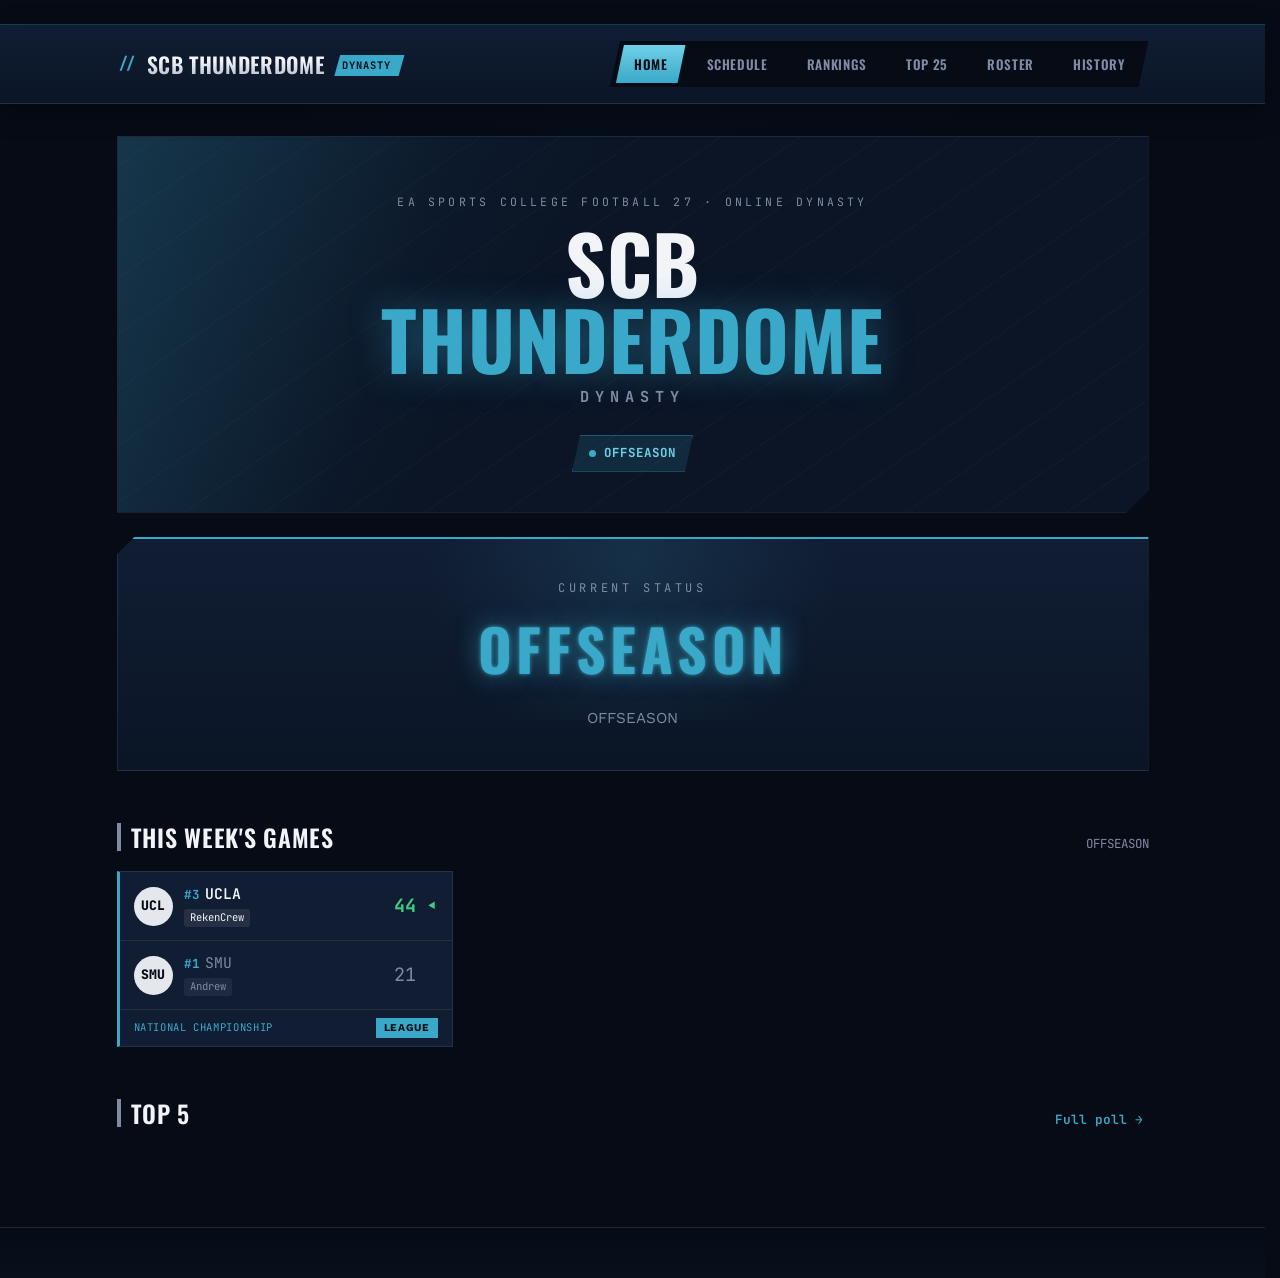
==== commit 3879ded5: "adding history" ====
--- a/scbthunderdome/index.html
+++ b/scbthunderdome/index.html
@@ -96,6 +96,7 @@
         <button class="tab-btn" data-tab="rankings" role="tab" aria-selected="false" aria-controls="rankings">Rankings</button>
         <button class="tab-btn" data-tab="top25" role="tab" aria-selected="false" aria-controls="top25">Top 25</button>
         <button class="tab-btn" data-tab="roster" role="tab" aria-selected="false" aria-controls="roster">Roster</button>
+        <button class="tab-btn" data-tab="history" role="tab" aria-selected="false" aria-controls="history">History</button>
       </nav>
     </div>
   </div>
@@ -214,6 +215,17 @@
       <h2 class="section-title">Coaches &amp; Teams</h2>
     </div>
     <div class="roster-grid" id="roster-grid"></div>
+  </section>
+
+  <!-- HISTORY — every played game and every poll, all seasons.
+       Built by script.js (showHistory) the first time the tab
+       opens, from history-core.js. -->
+  <section id="history" class="tab-panel" role="tabpanel" tabindex="-1">
+    <div class="section-head">
+      <h2 class="section-title">History</h2>
+      <span class="section-tag" id="history-tag"></span>
+    </div>
+    <div id="history-root"></div>
   </section>
 
 </main>
@@ -245,6 +257,7 @@
 <script src="../people.js" defer></script>
 <script src="../team-colors.js" defer></script>
 <script src="../week-core.js" defer></script>
+<script src="../history-core.js" defer></script>
 <script src="../script.js" defer></script>
 </body>
 </html>
--- a/style.css
+++ b/style.css
@@ -3162,3 +3162,272 @@
   }
   .vac-dates { grid-template-columns: 1fr; }
 }
+
+/* ============================================================
+   HISTORY TAB
+   ------------------------------------------------------------
+   Built from pieces the site already has: the schedule's toggle and
+   select styling, the Top 25 row, the coach-card stat tiles. The only
+   new shape is the game row — two scoreboard lines, winner (or the
+   searched team) on top.
+   ============================================================ */
+.hist-controls {
+  display: grid;
+  grid-template-columns: repeat(auto-fill, minmax(170px, 1fr));
+  gap: 12px 14px;
+  align-items: end;
+  margin-bottom: 18px;
+  padding: 14px;
+  background: var(--navy-panel);
+  border: 1px solid var(--line);
+}
+.hist-controls[hidden] { display: none; }
+
+.hist-field {
+  display: flex;
+  flex-direction: column;
+  gap: 5px;
+  min-width: 0;
+}
+.hist-field > span,
+.hist-check span {
+  font-family: var(--font-mono);
+  font-size: 0.68rem;
+  letter-spacing: 0.08em;
+  color: var(--steel);
+  text-transform: uppercase;
+}
+.hist-search { grid-column: 1 / -1; }
+
+.hist-field select,
+.hist-field input {
+  appearance: none;
+  width: 100%;
+  min-width: 0;
+  background: var(--navy);
+  border: 1px solid var(--line-gold);
+  color: var(--chalk);
+  font-family: var(--font-display);
+  font-weight: 600;
+  font-size: 0.92rem;
+  letter-spacing: 0.02em;
+  padding: 8px 30px 8px 12px;
+  clip-path: polygon(8px 0, 100% 0, calc(100% - 8px) 100%, 0 100%);
+}
+.hist-field select {
+  background-image: linear-gradient(45deg, transparent 50%, var(--steel) 50%), linear-gradient(135deg, var(--steel) 50%, transparent 50%);
+  background-position: calc(100% - 17px) center, calc(100% - 11px) center;
+  background-size: 6px 6px, 6px 6px;
+  background-repeat: no-repeat;
+  cursor: pointer;
+  text-overflow: ellipsis;
+}
+.hist-field input { font-family: var(--font-body); font-weight: 500; padding-right: 12px; }
+.hist-field input::placeholder { color: var(--steel); }
+.hist-field select:disabled { opacity: 0.45; cursor: not-allowed; }
+.hist-field select:focus-visible,
+.hist-field input:focus-visible { outline: 2px solid var(--gold); outline-offset: 2px; }
+.hist-field optgroup { color: var(--steel); font-style: normal; }
+.hist-field option { color: var(--chalk); background: var(--navy); }
+
+.hist-check {
+  display: flex;
+  align-items: center;
+  gap: 8px;
+  padding: 8px 0;
+  cursor: pointer;
+}
+.hist-check input { accent-color: var(--gold); width: 16px; height: 16px; margin: 0; }
+.hist-reset { justify-self: start; padding: 8px 0; }
+
+.hist-summary { margin-bottom: 14px; }
+.hist-summary:empty { display: none; }
+.hist-summary-line {
+  font-family: var(--font-mono);
+  font-size: 0.8rem;
+  color: var(--steel);
+  margin: 0 0 10px;
+}
+.hist-summary-line strong { color: var(--chalk); font-weight: 700; }
+.hist-hint { color: var(--steel); font-style: italic; }
+.hist-stats { margin-top: 0; }
+.hist-stats-3 { grid-template-columns: repeat(3, minmax(0, 1fr)); }
+
+/* ---------- game rows ---------- */
+.hist-list { list-style: none; margin: 0; padding: 0; }
+
+.hist-game {
+  display: grid;
+  grid-template-columns: 128px minmax(0, 1fr);
+  gap: 14px;
+  align-items: center;
+  padding: 10px 8px;
+  border-bottom: 1px solid var(--line);
+  border-left: 3px solid transparent;
+}
+/* Capped so the score sits beside the names on a wide screen
+   instead of across an empty page from them. */
+.hist-game { grid-template-columns: 128px minmax(0, 600px); justify-content: start; }
+.hist-list.has-result .hist-game { grid-template-columns: 128px minmax(0, 600px) 34px; }
+.hist-game.win { border-left-color: var(--win); }
+.hist-game.loss { border-left-color: var(--crimson); }
+.hist-game.tie { border-left-color: var(--steel-dim); }
+
+.hg-when {
+  display: flex;
+  flex-direction: column;
+  gap: 2px;
+  min-width: 0;
+}
+.hg-year {
+  font-family: var(--font-mono);
+  font-size: 0.72rem;
+  color: var(--steel);
+  font-variant-numeric: tabular-nums;
+}
+.hg-label {
+  font-family: var(--font-display);
+  font-weight: 600;
+  font-size: 0.85rem;
+  text-transform: uppercase;
+  color: var(--chalk);
+  line-height: 1.2;
+}
+.hist-game.is-post .hg-label { color: var(--gold); }
+.hg-tags { display: flex; gap: 4px; flex-wrap: wrap; margin-top: 2px; }
+.hg-tags:empty { display: none; }
+.hg-tag {
+  font-family: var(--font-display);
+  font-size: 0.6rem;
+  font-weight: 700;
+  letter-spacing: 0.06em;
+  color: var(--navy-deep);
+  background: var(--gold);
+  padding: 1px 6px;
+  text-transform: uppercase;
+}
+.hg-tag.is-quiet { color: var(--chalk); background: var(--steel-dim); }
+
+.hg-lines { display: flex; flex-direction: column; gap: 4px; min-width: 0; }
+.hg-line {
+  display: grid;
+  grid-template-columns: 20px 26px minmax(0, 1fr) 34px;
+  align-items: center;
+  gap: 8px;
+  color: var(--steel);
+}
+.hg-line.won { color: var(--chalk); }
+.hg-loc {
+  font-family: var(--font-mono);
+  font-size: 0.68rem;
+  color: var(--steel);
+  text-align: right;
+}
+.hist-logo { width: 26px; height: 26px; }
+.hist-logo .t25-mono { font-size: 0.55rem; }
+.hg-who {
+  display: flex;
+  align-items: center;
+  gap: 6px;
+  min-width: 0;
+  flex-wrap: wrap;
+}
+.hg-rank {
+  font-family: var(--font-mono);
+  font-size: 0.72rem;
+  font-weight: 700;
+  color: var(--gold);
+}
+.hg-team {
+  font-weight: 600;
+  white-space: nowrap;
+  overflow: hidden;
+  text-overflow: ellipsis;
+  min-width: 0;
+}
+.hg-line.won .hg-team { font-weight: 700; }
+.hg-who .t25-coach { margin-top: 0; }
+.hg-score {
+  font-family: var(--font-mono);
+  font-weight: 700;
+  font-size: 0.95rem;
+  text-align: right;
+  font-variant-numeric: tabular-nums;
+}
+
+.hg-result {
+  font-family: var(--font-display);
+  font-weight: 700;
+  font-size: 1.1rem;
+  text-align: center;
+}
+.hg-result.win { color: var(--win); }
+.hg-result.loss { color: var(--crimson); }
+.hg-result.tie { color: var(--steel); }
+
+.hist-more {
+  display: block;
+  margin: 18px auto 0;
+  padding: 9px 22px;
+  font-family: var(--font-display);
+  font-weight: 600;
+  font-size: 0.8rem;
+  letter-spacing: 0.05em;
+  text-transform: uppercase;
+  color: var(--gold);
+  border: 1px solid var(--line-gold);
+  clip-path: polygon(8px 0, 100% 0, calc(100% - 8px) 100%, 0 100%);
+}
+.hist-more:hover { background: var(--gold-dim); }
+
+/* ---------- poll timeline rows ---------- */
+.hist-poll-rows { list-style: none; margin: 0; padding: 0; }
+.hpr {
+  display: grid;
+  grid-template-columns: 150px 44px 34px minmax(0, 1fr) 48px;
+  align-items: center;
+  gap: 10px;
+  padding: 8px;
+  border-bottom: 1px solid var(--line);
+  border-left: 3px solid transparent;
+}
+.hpr.is-coach { border-left-color: var(--gold); background: rgba(242, 244, 248, 0.04); }
+.hpr-when {
+  font-family: var(--font-display);
+  font-weight: 600;
+  font-size: 0.82rem;
+  text-transform: uppercase;
+  color: var(--chalk);
+}
+.hpr-when .hg-year { margin-right: 4px; }
+.hpr-rank {
+  font-family: var(--font-mono);
+  font-weight: 700;
+  color: var(--gold);
+  text-align: center;
+}
+
+@media (max-width: 640px) {
+  .hist-controls {
+    grid-template-columns: 1fr 1fr;
+    padding: 12px;
+    gap: 10px;
+  }
+  .hist-game,
+  .hist-list.has-result .hist-game {
+    grid-template-columns: minmax(0, 1fr);
+    gap: 6px;
+  }
+  .hist-list.has-result .hist-game { grid-template-columns: minmax(0, 1fr) 26px; }
+  .hist-list.has-result .hg-when { grid-column: 1 / -1; }
+  .hg-when { flex-direction: row; align-items: baseline; gap: 8px; flex-wrap: wrap; }
+  .hg-tags { margin-top: 0; }
+  .hg-line { grid-template-columns: 18px 24px minmax(0, 1fr) 30px; gap: 6px; }
+  .hist-logo { width: 24px; height: 24px; }
+  .hist-stats { grid-template-columns: repeat(2, minmax(0, 1fr)); }
+  .hist-stats-3 { grid-template-columns: repeat(3, minmax(0, 1fr)); }
+  .hpr { grid-template-columns: 92px 36px 28px minmax(0, 1fr); }
+  .hpr .t25-logo { width: 28px; height: 28px; }
+  .hpr .t25-record { display: none; }
+  .hpr-when { font-size: 0.72rem; }
+}
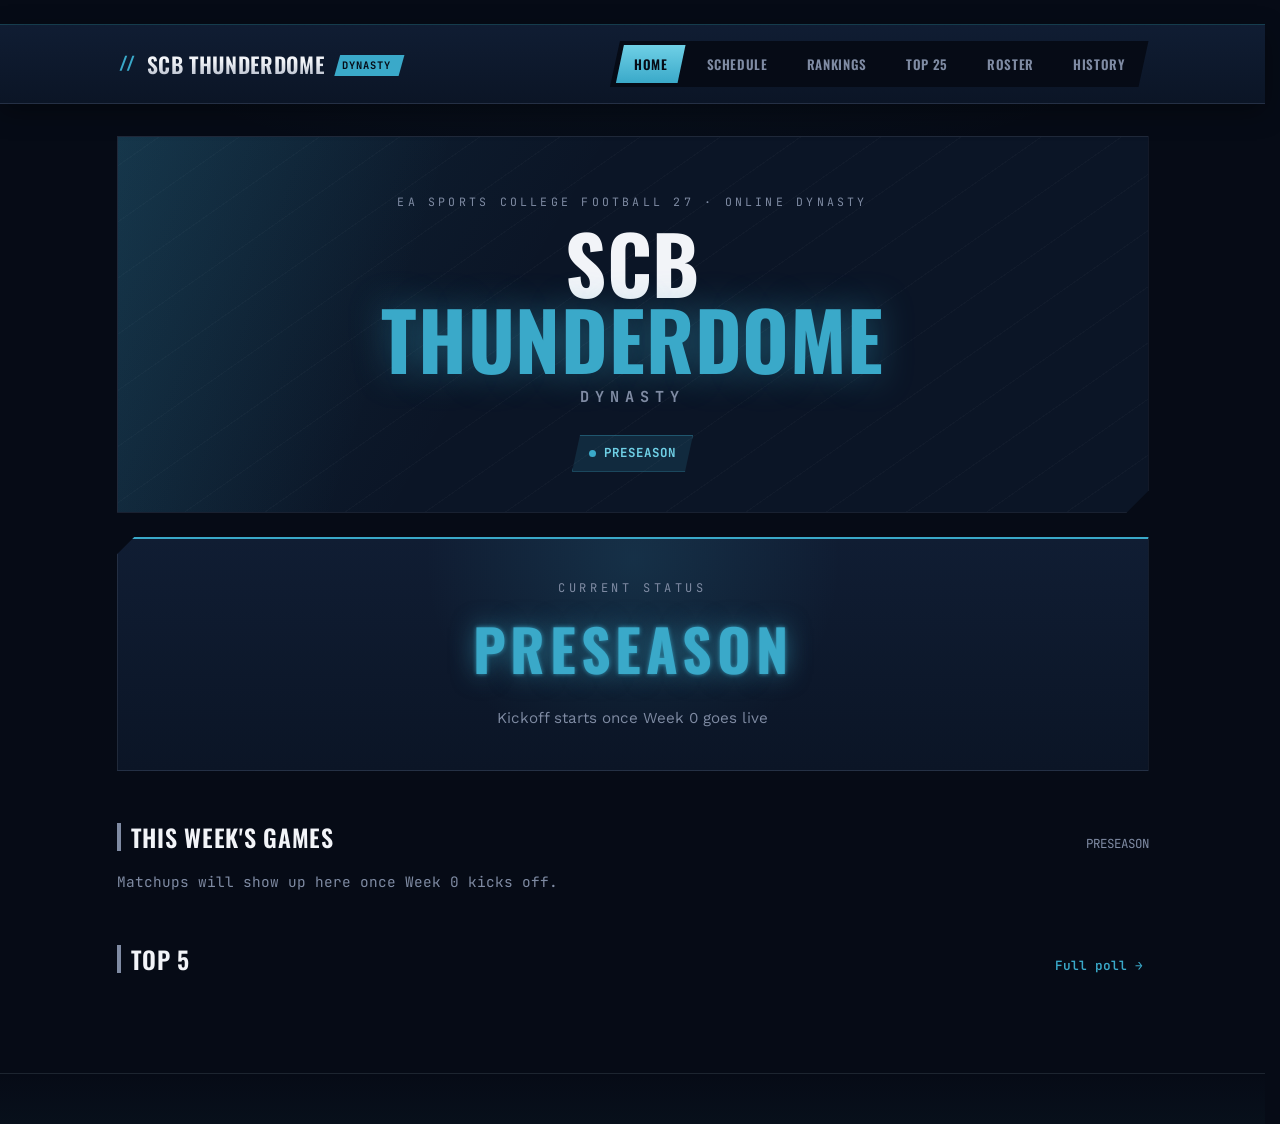
==== commit b989d4f1: "SCB Thunderdome: archive 2026 and roll over to 2027 (via RekenCrew)" ====
--- a/scbthunderdome/index.html
+++ b/scbthunderdome/index.html
@@ -249,6 +249,7 @@
      and waits for the DOM, so no DOMContentLoaded wrapper needed.
      script.js and style.css are shared by all three leagues — only
      the data files below are league-specific. -->
+<script src="seasons/2026/archive.js" defer></script>
 <script src="league-data.js" defer></script>
 <script src="schedule-data.js" defer></script>
 <script src="top25-data.js" defer></script>
